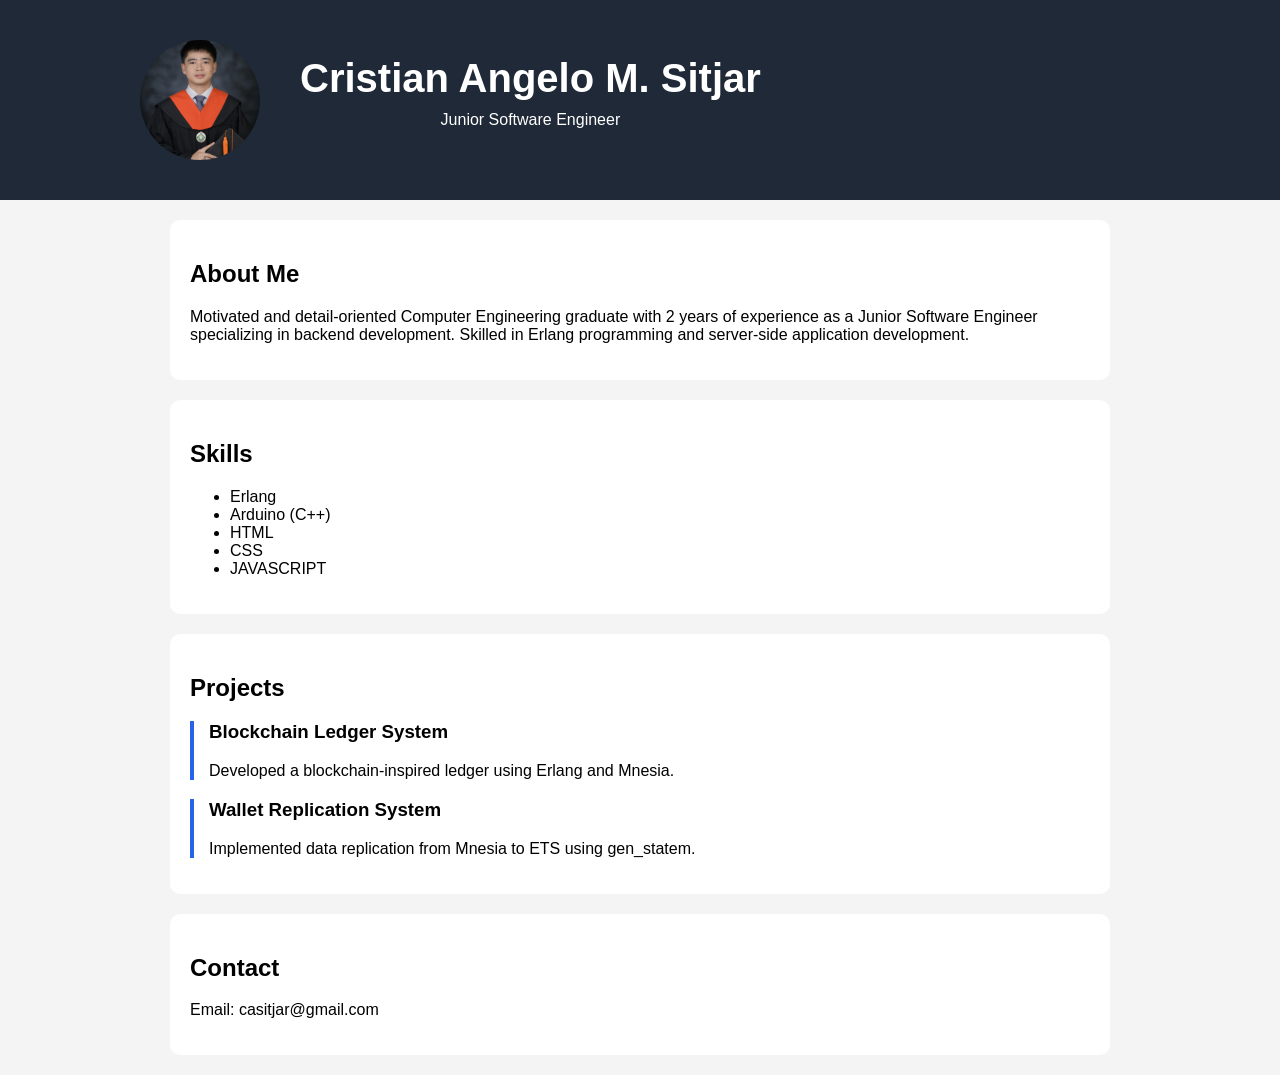
==== index.html @ 9e11bcd6 "Add files via upload" ====
<!DOCTYPE html>
<html lang="en">
<head>
    <meta charset="UTF-8">
    <meta name="viewport" content="width=device-width, initial-scale=1.0">
    <title>Cristian Sitjar Portfolio</title>
    <link rel="stylesheet" href="style.css">
</head>
<body>

    <header>
        <div class="hero">

        <img src="images/profile.jpg" class="profile-pic">

        <div class="hero-text">
        <h1>Cristian Angelo M. Sitjar</h1>
        
        <p>Junior Software Engineer </p>
    </header>

    <section id="about">
        <h2>About Me</h2>
        <p>
            Motivated and detail-oriented Computer Engineering graduate with 2 years of experience as a Junior Software Engineer specializing in backend development. Skilled in Erlang programming and server-side application development.
        </p>
    </section>

    <section id="skills">
        <h2>Skills</h2>
        <ul>
            <li>Erlang</li>
            <li>Arduino (C++)</li>
            <li>HTML</li>
            <li>CSS</li>
            <li>JAVASCRIPT</li>
        </ul>
    </section>

    <section id="projects">
        <h2>Projects</h2>

        <div class="project">
            <h3>Blockchain Ledger System</h3>
            <p>
                Developed a blockchain-inspired ledger using Erlang
                and Mnesia.
            </p>
        </div>

        <div class="project">
            <h3>Wallet Replication System</h3>
            <p>
                Implemented data replication from Mnesia to ETS using
                gen_statem.
            </p>
        </div>

    </section>

    <section id="contact">
        <h2>Contact</h2>
        <p>Email: casitjar@gmail.com</p>
    </section>

</body>
</html>
---- style.css ----
body{
    font-family: Arial, sans-serif;
    margin:0;
    padding:0;
    background:#f4f4f4;
}

header{
    background:#1f2937;
    color:white;
    text-align:center;
    padding:40px;
}

section{
    max-width:900px;
    margin:20px auto;
    background:white;
    padding:20px;
    border-radius:10px;
}

.project{
    border-left:4px solid #2563eb;
    padding-left:15px;
    margin-bottom:15px;
}

.profile-pic{
    width:120px;
    height:120px;
    border-radius:50%;
    object-fit:cover;
}

.hero{
    display:flex;
    align-items:center;
    max-width:1000px;
    margin:auto;
    gap:40px;
}

.hero-text h1{
    margin:0;
    font-size:40px;
}

.hero-text p{
    margin-top:10px;
}
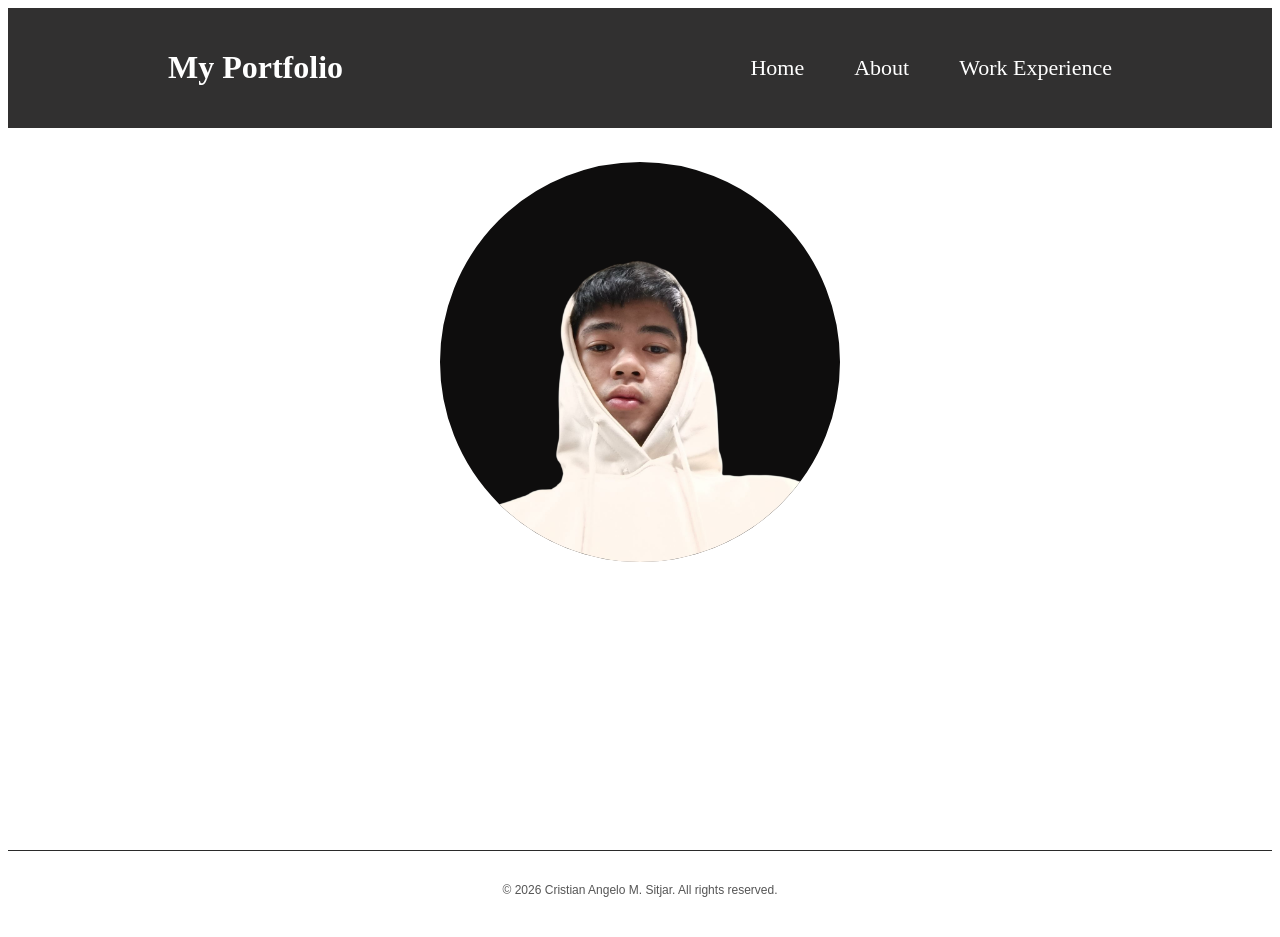
==== commit 3afa1ca0: "Add files via upload" ====
--- a/index.html
+++ b/index.html
@@ -1,67 +1,46 @@
 <!DOCTYPE html>
-<html lang="en">
-<head>
-    <meta charset="UTF-8">
-    <meta name="viewport" content="width=device-width, initial-scale=1.0">
-    <title>Cristian Sitjar Portfolio</title>
-    <link rel="stylesheet" href="style.css">
-</head>
-<body>
+<html lang="eng">
+    <head>
+        <meta charset="UTF-8">
+        <meta name="viewport" content="width=device-width, initial-scale=1.0">
+        <title>Cristian Portfolio</title>
+        <link rel="stylesheet" href="style.css">
+        <link rel="stylesheet" href="https://cdnjs.cloudflare.com/ajax/libs/font-awesome/6.5.0/css/all.min.css">
+    </head>
+    <body>
+        <header>
+            <h1>My Portfolio</h1>
+            <nav>
+                <a href="index.html">Home</a>
+                <a href="About.html">About</a>
+                <a href="Work.html">Work Experience</a>
+            </nav>
+        </header>
 
-    <header>
-        <div class="hero">
+        <section id="front_page">
+            <img src="home_picture.png" class="profile-pic">
+            <h1>Hi, I'm Cristian</h1>
+            <h2>I'm Junior Software Engineer</h2>
+        <!-- </section>
 
-        <img src="images/profile.jpg" class="profile-pic">
+         <section id="contact"> -->
+            <h2>Contact: </h2>
+                <div class="social-links">
+                    <a href="https://www.facebook.com/CrstnAnglM.Stjr">
+                        <i class="fab fa-facebook"></i>
+                    </a>
+                    <a href="https://www.instagram.com/ichannnqt/">
+                        <i class="fab fa-instagram"></i>
+                    </a>
+                    <a href="https://www.linkedin.com/in/cristian-angelo-sitjar-0196b3305/">
+                        <i class="fab fa-linkedin"></i>
+                    </a>
+                </div>
+            <p>Email: casitjar@gmail.com | Mobile #: 09995758558</p>
 
-        <div class="hero-text">
-        <h1>Cristian Angelo M. Sitjar</h1>
-        
-        <p>Junior Software Engineer </p>
-    </header>
-
-    <section id="about">
-        <h2>About Me</h2>
-        <p>
-            Motivated and detail-oriented Computer Engineering graduate with 2 years of experience as a Junior Software Engineer specializing in backend development. Skilled in Erlang programming and server-side application development.
-        </p>
-    </section>
-
-    <section id="skills">
-        <h2>Skills</h2>
-        <ul>
-            <li>Erlang</li>
-            <li>Arduino (C++)</li>
-            <li>HTML</li>
-            <li>CSS</li>
-            <li>JAVASCRIPT</li>
-        </ul>
-    </section>
-
-    <section id="projects">
-        <h2>Projects</h2>
-
-        <div class="project">
-            <h3>Blockchain Ledger System</h3>
-            <p>
-                Developed a blockchain-inspired ledger using Erlang
-                and Mnesia.
-            </p>
-        </div>
-
-        <div class="project">
-            <h3>Wallet Replication System</h3>
-            <p>
-                Implemented data replication from Mnesia to ETS using
-                gen_statem.
-            </p>
-        </div>
-
-    </section>
-
-    <section id="contact">
-        <h2>Contact</h2>
-        <p>Email: casitjar@gmail.com</p>
-    </section>
-
-</body>
+        </section>
+    </body>
+    <footer>
+    <p>© 2026 Cristian Angelo M. Sitjar. All rights reserved.</p>
+  </footer>
 </html>
--- a/style.css
+++ b/style.css
@@ -1,51 +1,289 @@
-body{
-    font-family: Arial, sans-serif;
-    margin:0;
-    padding:0;
-    background:#f4f4f4;
-}
-
-header{
-    background:#1f2937;
+header {
+    display: flex;
+    justify-content: space-between;
+    align-items: center;
+    background:#313030;
     color:white;
-    text-align:center;
-    padding:40px;
-}
-
-section{
-    max-width:900px;
-    margin:20px auto;
-    background:white;
     padding:20px;
-    border-radius:10px;
-}
-
-.project{
-    border-left:4px solid #2563eb;
-    padding-left:15px;
-    margin-bottom:15px;
+    padding: 20px 160px;
+}
+
+header h1 {
+    margin: 40;
+}
+body {
+    background-image: url('background.avif');
+    background-size: cover;      
+    background-position: center;  
+    background-repeat: no-repeat; 
+}
+nav {
+    display: flex;
+    gap: 50px;
+}
+
+nav a {
+    text-decoration: none;
+    color: rgb(255, 255, 255);
+    font-size: 22px;
+}
+
+nav a:hover {
+    color: rgb(19, 93, 202);
 }
 
 .profile-pic{
-    width:120px;
-    height:120px;
+    display: block;
+    margin: 0 auto;
+    width:400px;
+    height:400px;
     border-radius:50%;
     object-fit:cover;
-}
-
-.hero{
+    background:#0e0d0d;
+
+    border: 4px solid #ffffff; 
+}
+
+
+section{
+    display: flex;
+    flex-direction: column;
+    align-items: center;
+    text-align: center;
+    color: #ffffff;
+    margin-top: 30px;
+    gap: 0px;
+}
+
+.social-links a {
+    font-size: 30px; 
+    text-decoration: none;
+}
+
+/* kulay ng bawat icon */
+.social-links a:nth-child(1) i { 
+    color: #ffffff;
+}
+
+.social-links a:nth-child(2) i {  
+    color: #ffffff;
+}
+
+.social-links a:nth-child(3) i { 
+    color: #ffffff;
+}
+
+.social-links a:hover i {
+    opacity: 1;
+    color: #2d7bf1;
+
+}
+
+.container{
+    width:90%;
+    margin:auto;
     display:flex;
-    align-items:center;
-    max-width:1000px;
-    margin:auto;
-    gap:40px;
-}
-
-.hero-text h1{
-    margin:0;
-    font-size:40px;
-}
-
-.hero-text p{
-    margin-top:10px;
-}+    justify-content:space-between;
+    align-items:flex-start;
+    color: #ffffff;
+    font-size: 28px;
+    padding:50px;
+}
+
+.left-content{
+    width:50%;
+}
+
+.right-content{
+    width:40%;
+    position:relative;
+    min-height:700px;
+}
+
+.photo-frame{
+    width:250px;
+    background:#ffffff;
+    padding:12px;
+
+    box-shadow:0 0 20px rgba(0,0,0,.4);
+}
+
+.photo-frame img{
+    width:100%;
+    
+    display:block;
+}
+
+.photo1{
+    position:absolute;
+    top:20px;
+    right: 180px;
+
+    transform:rotate(-5deg);
+}
+
+.photo2{
+    position:absolute;
+    top:320px;
+    left:20px;
+
+    transform:rotate(8deg);
+}
+
+.divider {
+  width: 60px;
+  height: 2px;
+  background-color: #555;
+  margin: 30px auto 0;
+  border-radius: 2px;
+}
+ 
+/* ── TWO COLUMN SECTION ── */
+.content-section {
+  max-width: 1100px;
+  margin: 50px auto 60px;
+  padding: 0 40px;
+  display: grid;
+  grid-template-columns: 1fr 1fr;
+  gap: 40px;
+}
+ 
+.column {
+  display: flex;
+  flex-direction: column;
+  gap: 24px;
+}
+ 
+.column-label {
+  font-size: 11px;
+  color: #888;
+  text-transform: uppercase;
+  letter-spacing: 2px;
+  font-family: Arial, sans-serif;
+  margin-bottom: -8px;
+}
+ 
+/* ── CARD ── */
+.card {
+  background-color: #252525;
+  border: 1px solid #333;
+  border-radius: 10px;
+  padding: 20px 22px;
+  transition: border-color 0.2s, background-color 0.2s;
+}
+ 
+.card:hover {
+  border-color: #555;
+  background-color: #2c2c2c;
+}
+ 
+.card h3 {
+  font-size: 15px;
+  font-weight: bold;
+  color: #e8e8e8;
+  margin-bottom: 10px;
+  font-family: Arial, sans-serif;
+  display: flex;
+  align-items: center;
+  gap: 8px;
+}
+ 
+.card h3 .icon {
+  font-size: 16px;
+}
+ 
+.card p,
+.card li {
+  font-size: 14px;
+  color: #aaaaaa;
+  line-height: 1.7;
+  font-family: Arial, sans-serif;
+}
+ 
+.card ul {
+  list-style: none;
+  padding: 0;
+  margin-top: 8px;
+}
+ 
+.card ul li::before {
+  content: "▸ ";
+  color: #666;
+}
+ 
+.card .meta {
+  font-size: 12px;
+  color: #666;
+  margin-bottom: 6px;
+  font-family: Arial, sans-serif;
+}
+ 
+.highlight {
+  color: #ffffff;
+}
+ 
+/* ── SKILL TAGS ── */
+.skill-tags {
+  display: flex;
+  flex-wrap: wrap;
+  gap: 8px;
+  margin-top: 4px;
+}
+ 
+.skill-tags span {
+  background-color: #333;
+  color: #ffffff;
+  font-size: 12px;
+  padding: 4px 12px;
+  border-radius: 20px;
+  font-family: Arial, sans-serif;
+  border: 1px solid #444;
+}
+ 
+/* ── CONTACT LINKS ── */
+.contact-links {
+  display: flex;
+  flex-direction: column;
+  gap: 8px;
+}
+ 
+.contact-links a {
+  color: #aaaaaa;
+  text-decoration: none;
+  font-size: 14px;
+  font-family: Arial, sans-serif;
+  display: flex;
+  align-items: center;
+  gap: 8px;
+  transition: color 0.2s;
+}
+ 
+.contact-links a:hover {
+  color: #ffffff;
+}
+ 
+/* ── FOOTER ── */
+footer {
+  text-align: center;
+  padding: 20px;
+  font-size: 12px;
+  color: #555;
+  font-family: Arial, sans-serif;
+  border-top: 1px solid #2a2a2a;
+}
+ 
+/* ── RESPONSIVE ── */
+@media (max-width: 768px) {
+  .content-section {
+    grid-template-columns: 1fr;
+    padding: 0 20px;
+  }
+ 
+  nav {
+    padding: 16px 20px;
+  }
+ 
+  nav ul {
+    gap: 20px;
+  }
+}
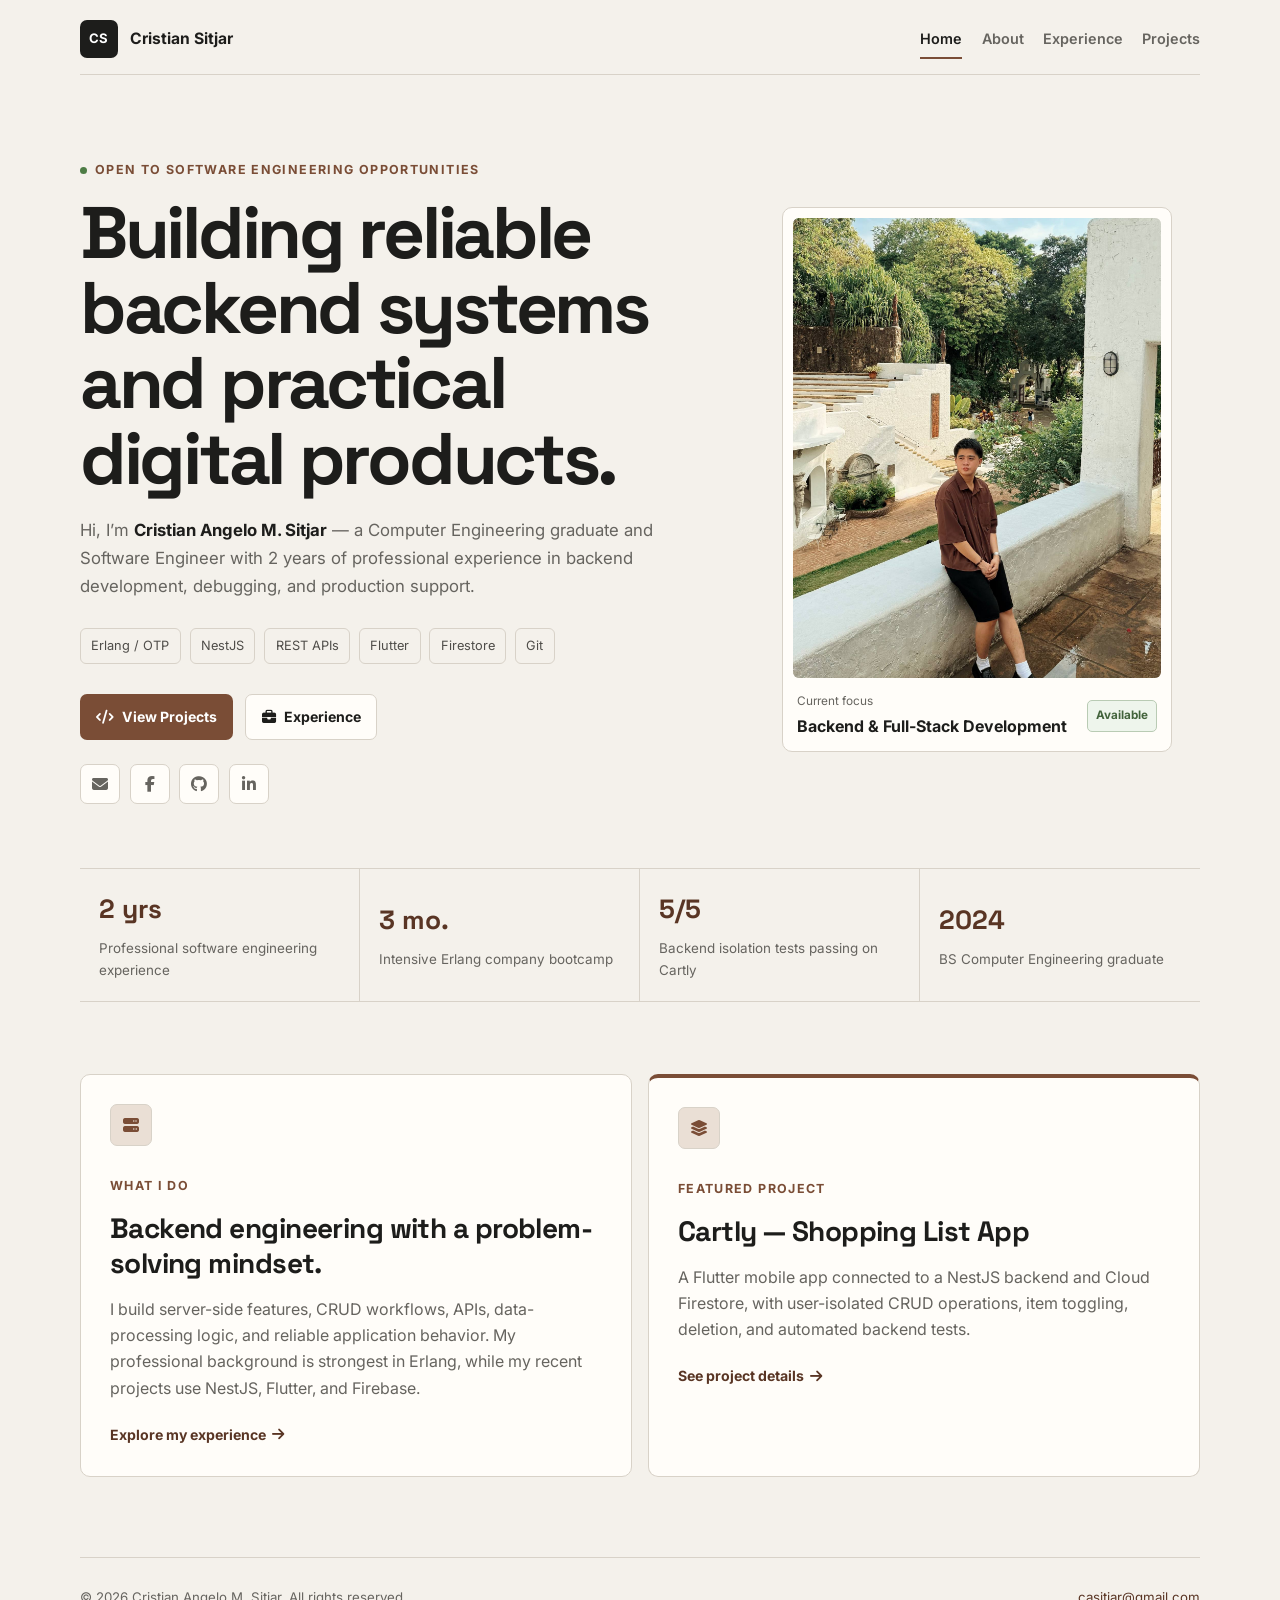
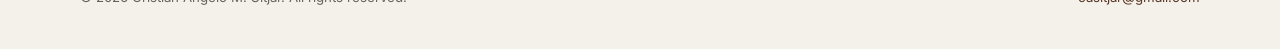
==== commit a6a17efa: "Update portfolio design, experience and projects" ====
--- a/index.html
+++ b/index.html
@@ -1,46 +1,121 @@
 <!DOCTYPE html>
-<html lang="eng">
-    <head>
-        <meta charset="UTF-8">
-        <meta name="viewport" content="width=device-width, initial-scale=1.0">
-        <title>Cristian Portfolio</title>
-        <link rel="stylesheet" href="style.css">
-        <link rel="stylesheet" href="https://cdnjs.cloudflare.com/ajax/libs/font-awesome/6.5.0/css/all.min.css">
-    </head>
-    <body>
-        <header>
-            <h1>My Portfolio</h1>
-            <nav>
-                <a href="index.html">Home</a>
-                <a href="About.html">About</a>
-                <a href="Work.html">Work Experience</a>
-            </nav>
-        </header>
+<html lang="en">
+<head>
+  <meta charset="UTF-8">
+  <meta name="viewport" content="width=device-width, initial-scale=1.0">
+  <meta name="description" content="Portfolio of Cristian Angelo M. Sitjar, a Software Engineer focused on backend development, Erlang/OTP, APIs, and modern web and mobile applications.">
+  <title>Cristian Sitjar | Software Engineer</title>
+  <link rel="preconnect" href="https://fonts.googleapis.com">
+  <link rel="preconnect" href="https://fonts.gstatic.com" crossorigin>
+  <link href="https://fonts.googleapis.com/css2?family=Inter:wght@400;500;600;700&family=Space+Grotesk:wght@500;600;700&display=swap" rel="stylesheet">
+  <link rel="stylesheet" href="https://cdnjs.cloudflare.com/ajax/libs/font-awesome/6.5.0/css/all.min.css">
+  <link rel="stylesheet" href="style.css">
+</head>
+<body>
+  <div class="page-glow glow-one"></div>
+  <div class="page-glow glow-two"></div>
 
-        <section id="front_page">
-            <img src="home_picture.png" class="profile-pic">
-            <h1>Hi, I'm Cristian</h1>
-            <h2>I'm Junior Software Engineer</h2>
-        <!-- </section>
+  <header class="site-header">
+    <a class="brand" href="index.html" aria-label="Cristian Sitjar home">
+      <span class="brand-mark">CS</span>
+      <span class="brand-text">Cristian Sitjar</span>
+    </a>
+    <nav class="nav-links" aria-label="Primary navigation">
+      <a class="active" href="index.html">Home</a>
+      <a href="About.html">About</a>
+      <a href="Work.html">Experience</a>
+      <a href="Projects.html">Projects</a>
+    </nav>
+  </header>
 
-         <section id="contact"> -->
-            <h2>Contact: </h2>
-                <div class="social-links">
-                    <a href="https://www.facebook.com/CrstnAnglM.Stjr">
-                        <i class="fab fa-facebook"></i>
-                    </a>
-                    <a href="https://www.instagram.com/ichannnqt/">
-                        <i class="fab fa-instagram"></i>
-                    </a>
-                    <a href="https://www.linkedin.com/in/cristian-angelo-sitjar-0196b3305/">
-                        <i class="fab fa-linkedin"></i>
-                    </a>
-                </div>
-            <p>Email: casitjar@gmail.com | Mobile #: 09995758558</p>
+  <main>
+    <section class="hero section-shell">
+      <div class="hero-copy">
+        <p class="eyebrow"><span class="status-dot"></span> Open to software engineering opportunities</p>
+        <h1>Building reliable backend systems and practical digital products.</h1>
+        <p class="hero-subtitle">
+          Hi, I’m <strong>Cristian Angelo M. Sitjar</strong> — a Computer Engineering graduate and Software Engineer with 2 years of professional experience in backend development, debugging, and production support.
+        </p>
 
-        </section>
-    </body>
-    <footer>
-    <p>© 2026 Cristian Angelo M. Sitjar. All rights reserved.</p>
+        <div class="hero-tags" aria-label="Core technologies">
+          <span>Erlang / OTP</span>
+          <span>NestJS</span>
+          <span>REST APIs</span>
+          <span>Flutter</span>
+          <span>Firestore</span>
+          <span>Git</span>
+        </div>
+
+        <div class="hero-actions">
+          <a class="btn btn-primary" href="Projects.html"><i class="fa-solid fa-code"></i> View Projects</a>
+          <a class="btn btn-secondary" href="Work.html"><i class="fa-solid fa-briefcase"></i> Experience</a>
+        </div>
+
+        <div class="social-row" aria-label="Social and professional links">
+          <a href="mailto:casitjar@gmail.com" aria-label="Email"><i class="fa-solid fa-envelope"></i></a>
+          <a href="https://www.facebook.com/CrstnAnglM.Stjr" target="_blank" rel="noopener noreferrer" aria-label="Facebook"><i class="fa-brands fa-facebook-f"></i></a>
+          <a href="https://github.com/casitjar-stack" target="_blank" rel="noopener noreferrer" aria-label="GitHub"><i class="fa-brands fa-github"></i></a>
+          <a href="https://www.linkedin.com/in/cristian-angelo-sitjar-0196b3305/" target="_blank" rel="noopener noreferrer" aria-label="LinkedIn"><i class="fa-brands fa-linkedin-in"></i></a>
+        </div>
+      </div>
+
+      <div class="hero-visual">
+        <div class="portrait-card">
+          <div class="portrait-frame">
+            <img src="about_picture1.jpg" alt="Cristian Sitjar outdoors">
+          </div>
+          <div class="portrait-info">
+            <div>
+              <p class="muted-label">Current focus</p>
+              <strong>Backend &amp; Full-Stack Development</strong>
+            </div>
+            <span class="availability-badge">Available</span>
+          </div>
+        </div>
+      </div>
+    </section>
+
+    <section class="quick-stats section-shell" aria-label="Career highlights">
+      <article class="stat-card">
+        <span class="stat-number">2 yrs</span>
+        <span class="stat-label">Professional software engineering experience</span>
+      </article>
+      <article class="stat-card">
+        <span class="stat-number">3 mo.</span>
+        <span class="stat-label">Intensive Erlang company bootcamp</span>
+      </article>
+      <article class="stat-card">
+        <span class="stat-number">5/5</span>
+        <span class="stat-label">Backend isolation tests passing on Cartly</span>
+      </article>
+      <article class="stat-card">
+        <span class="stat-number">2024</span>
+        <span class="stat-label">BS Computer Engineering graduate</span>
+      </article>
+    </section>
+
+    <section class="section-shell home-grid">
+      <article class="feature-card">
+        <div class="feature-icon"><i class="fa-solid fa-server"></i></div>
+        <p class="eyebrow">What I do</p>
+        <h2>Backend engineering with a problem-solving mindset.</h2>
+        <p>I build server-side features, CRUD workflows, APIs, data-processing logic, and reliable application behavior. My professional background is strongest in Erlang, while my recent projects use NestJS, Flutter, and Firebase.</p>
+        <a class="text-link" href="Work.html">Explore my experience <i class="fa-solid fa-arrow-right"></i></a>
+      </article>
+
+      <article class="feature-card accent-card">
+        <div class="feature-icon"><i class="fa-solid fa-layer-group"></i></div>
+        <p class="eyebrow">Featured project</p>
+        <h2>Cartly — Shopping List App</h2>
+        <p>A Flutter mobile app connected to a NestJS backend and Cloud Firestore, with user-isolated CRUD operations, item toggling, deletion, and automated backend tests.</p>
+        <a class="text-link" href="Projects.html#cartly">See project details <i class="fa-solid fa-arrow-right"></i></a>
+      </article>
+    </section>
+  </main>
+
+  <footer class="site-footer">
+    <p>©  2026 Cristian Angelo M. Sitjar. All rights reserved.</p>
+    <a href="mailto:casitjar@gmail.com">casitjar@gmail.com</a>
   </footer>
+</body>
 </html>
--- a/style.css
+++ b/style.css
@@ -1,289 +1,945 @@
-header {
-    display: flex;
-    justify-content: space-between;
-    align-items: center;
-    background:#313030;
-    color:white;
-    padding:20px;
-    padding: 20px 160px;
-}
-
-header h1 {
-    margin: 40;
-}
+:root {
+  --bg: #f4f1eb;
+  --surface: #fffdf9;
+  --surface-soft: #eee8df;
+  --text: #1d1d1b;
+  --muted: #66645f;
+  --line: #d8d2c8;
+  --accent: #7a4d36;
+  --accent-dark: #593524;
+  --accent-soft: #eadfd5;
+  --max-width: 1120px;
+}
+
+* {
+  box-sizing: border-box;
+  margin: 0;
+  padding: 0;
+}
+
+html {
+  scroll-behavior: smooth;
+}
+
 body {
-    background-image: url('background.avif');
-    background-size: cover;      
-    background-position: center;  
-    background-repeat: no-repeat; 
-}
-nav {
-    display: flex;
-    gap: 50px;
-}
-
-nav a {
-    text-decoration: none;
-    color: rgb(255, 255, 255);
-    font-size: 22px;
-}
-
-nav a:hover {
-    color: rgb(19, 93, 202);
-}
-
-.profile-pic{
-    display: block;
-    margin: 0 auto;
-    width:400px;
-    height:400px;
-    border-radius:50%;
-    object-fit:cover;
-    background:#0e0d0d;
-
-    border: 4px solid #ffffff; 
-}
-
-
-section{
-    display: flex;
+  min-height: 100vh;
+  background: var(--bg);
+  color: var(--text);
+  font-family: "Inter", Arial, sans-serif;
+  line-height: 1.65;
+}
+
+a {
+  color: inherit;
+}
+
+img {
+  max-width: 100%;
+}
+
+code {
+  padding: 0.12rem 0.35rem;
+  border-radius: 4px;
+  background: var(--surface-soft);
+  color: var(--accent-dark);
+  font-size: 0.9em;
+}
+
+/* Kept in the HTML so older pages still work, but intentionally hidden.
+   The simpler background feels more like a personal portfolio than a template. */
+.page-glow {
+  display: none;
+}
+
+.section-shell,
+.site-footer,
+.site-header {
+  width: min(calc(100% - 40px), var(--max-width));
+  margin-left: auto;
+  margin-right: auto;
+}
+
+.site-header {
+  margin-top: 20px;
+  padding: 0 0 16px;
+  display: flex;
+  align-items: center;
+  justify-content: space-between;
+  gap: 1rem;
+  border-bottom: 1px solid var(--line);
+}
+
+.brand {
+  display: inline-flex;
+  align-items: center;
+  gap: 0.75rem;
+  text-decoration: none;
+  font-weight: 700;
+}
+
+.brand-mark {
+  width: 38px;
+  height: 38px;
+  display: grid;
+  place-items: center;
+  background: var(--text);
+  color: #fff;
+  border-radius: 7px;
+  font-size: 0.82rem;
+  letter-spacing: 0.03em;
+}
+
+.brand-text {
+  font-size: 0.98rem;
+}
+
+.nav-links {
+  display: flex;
+  align-items: center;
+  gap: 1.2rem;
+}
+
+.nav-links a {
+  position: relative;
+  padding: 0.35rem 0;
+  color: var(--muted);
+  text-decoration: none;
+  font-size: 0.9rem;
+  font-weight: 600;
+}
+
+.nav-links a::after {
+  content: "";
+  position: absolute;
+  left: 0;
+  bottom: -3px;
+  width: 0;
+  height: 2px;
+  background: var(--accent);
+  transition: width 0.2s ease;
+}
+
+.nav-links a:hover,
+.nav-links a.active {
+  color: var(--text);
+}
+
+.nav-links a:hover::after,
+.nav-links a.active::after {
+  width: 100%;
+}
+
+.hero {
+  min-height: 70vh;
+  display: grid;
+  grid-template-columns: minmax(0, 1.15fr) minmax(300px, 0.85fr);
+  gap: 4.5rem;
+  align-items: center;
+  padding: 5rem 0 4rem;
+}
+
+.eyebrow {
+  display: inline-flex;
+  align-items: center;
+  gap: 0.5rem;
+  margin-bottom: 0.9rem;
+  color: var(--accent);
+  font-size: 0.78rem;
+  font-weight: 700;
+  letter-spacing: 0.11em;
+  text-transform: uppercase;
+}
+
+.status-dot {
+  width: 7px;
+  height: 7px;
+  border-radius: 50%;
+  background: #4d7c45;
+}
+
+.hero h1,
+.page-heading h1,
+.feature-card h2,
+.glass-card h2,
+.project-card h2 {
+  font-family: "Space Grotesk", "Inter", sans-serif;
+}
+
+.hero h1 {
+  max-width: 760px;
+  font-size: clamp(2.8rem, 5.7vw, 5.1rem);
+  line-height: 1.03;
+  letter-spacing: -0.045em;
+}
+
+.hero-subtitle {
+  max-width: 690px;
+  margin-top: 1.35rem;
+  color: var(--muted);
+  font-size: 1.05rem;
+}
+
+.hero-subtitle strong {
+  color: var(--text);
+}
+
+.hero-tags,
+.skill-tags,
+.interest-chips {
+  display: flex;
+  flex-wrap: wrap;
+  gap: 0.55rem;
+}
+
+.hero-tags {
+  margin-top: 1.7rem;
+}
+
+.hero-tags span,
+.skill-tags span,
+.interest-chips span {
+  padding: 0.4rem 0.65rem;
+  border: 1px solid var(--line);
+  border-radius: 6px;
+  background: transparent;
+  color: #4f4d49;
+  font-size: 0.8rem;
+}
+
+.hero-actions,
+.project-links {
+  display: flex;
+  flex-wrap: wrap;
+  gap: 0.75rem;
+}
+
+.hero-actions {
+  margin-top: 1.9rem;
+}
+
+.btn {
+  display: inline-flex;
+  align-items: center;
+  justify-content: center;
+  gap: 0.5rem;
+  min-height: 44px;
+  padding: 0.65rem 0.95rem;
+  border: 1px solid transparent;
+  border-radius: 7px;
+  text-decoration: none;
+  font-size: 0.88rem;
+  font-weight: 700;
+  transition: background 0.18s ease, border-color 0.18s ease, color 0.18s ease;
+}
+
+.btn-primary {
+  background: var(--accent);
+  color: #fff;
+}
+
+.btn-primary:hover {
+  background: var(--accent-dark);
+}
+
+.btn-secondary {
+  border-color: var(--line);
+  background: var(--surface);
+  color: var(--text);
+}
+
+.btn-secondary:hover {
+  border-color: var(--accent);
+  color: var(--accent-dark);
+}
+
+.social-row {
+  display: flex;
+  gap: 0.6rem;
+  margin-top: 1.5rem;
+}
+
+.social-row a {
+  width: 40px;
+  height: 40px;
+  display: grid;
+  place-items: center;
+  border: 1px solid var(--line);
+  border-radius: 7px;
+  background: var(--surface);
+  color: var(--muted);
+  text-decoration: none;
+  transition: 0.18s ease;
+}
+
+.social-row a:hover {
+  color: var(--accent-dark);
+  border-color: var(--accent);
+}
+
+.hero-visual {
+  display: flex;
+  justify-content: center;
+}
+
+.portrait-card,
+.glass-card,
+.feature-card,
+.stat-card,
+.project-card {
+  border: 1px solid var(--line);
+  background: var(--surface);
+}
+
+.portrait-card {
+  width: min(100%, 390px);
+  padding: 10px;
+  border-radius: 10px;
+}
+
+.portrait-frame {
+  aspect-ratio: 4 / 5;
+  overflow: hidden;
+  border-radius: 6px;
+  background: var(--surface-soft);
+}
+
+.portrait-frame img {
+  width: 100%;
+  height: 100%;
+  object-fit: cover;
+  object-position: center 72%;
+  display: block;
+}
+
+.portrait-info {
+  display: flex;
+  align-items: center;
+  justify-content: space-between;
+  gap: 1rem;
+  padding: 0.9rem 0.25rem 0.1rem;
+}
+
+.muted-label {
+  margin-bottom: 0.1rem;
+  color: var(--muted);
+  font-size: 0.74rem;
+}
+
+.availability-badge,
+.role-badge,
+.project-status,
+.project-type {
+  display: inline-flex;
+  align-items: center;
+  width: fit-content;
+  border-radius: 5px;
+  font-size: 0.73rem;
+  font-weight: 700;
+}
+
+.availability-badge {
+  padding: 0.32rem 0.52rem;
+  border: 1px solid #b9cbb4;
+  background: #eef5ec;
+  color: #42633b;
+}
+
+.quick-stats {
+  display: grid;
+  grid-template-columns: repeat(4, 1fr);
+  gap: 0;
+  margin-bottom: 4.5rem;
+  border-top: 1px solid var(--line);
+  border-bottom: 1px solid var(--line);
+}
+
+.stat-card {
+  min-height: 120px;
+  padding: 1.2rem;
+  border: 0;
+  border-right: 1px solid var(--line);
+  display: flex;
+  flex-direction: column;
+  justify-content: center;
+  gap: 0.35rem;
+  background: transparent;
+}
+
+.stat-card:last-child {
+  border-right: 0;
+}
+
+.stat-number {
+  font-family: "Space Grotesk", sans-serif;
+  font-size: 1.65rem;
+  font-weight: 700;
+  color: var(--accent-dark);
+}
+
+.stat-label {
+  color: var(--muted);
+  font-size: 0.84rem;
+}
+
+.home-grid {
+  display: grid;
+  grid-template-columns: repeat(2, 1fr);
+  gap: 1rem;
+  margin-bottom: 5rem;
+}
+
+.feature-card {
+  min-height: 330px;
+  padding: 1.8rem;
+  border-radius: 10px;
+}
+
+.feature-icon {
+  width: 42px;
+  height: 42px;
+  display: grid;
+  place-items: center;
+  margin-bottom: 1.6rem;
+  border: 1px solid var(--line);
+  border-radius: 7px;
+  color: var(--accent);
+  background: var(--accent-soft);
+}
+
+.feature-card h2 {
+  max-width: 540px;
+  font-size: 1.75rem;
+  line-height: 1.25;
+  letter-spacing: -0.02em;
+}
+
+.feature-card > p:not(.eyebrow) {
+  margin-top: 0.9rem;
+  color: var(--muted);
+}
+
+.accent-card {
+  border-top: 4px solid var(--accent);
+}
+
+.text-link {
+  display: inline-flex;
+  align-items: center;
+  gap: 0.4rem;
+  margin-top: 1.35rem;
+  color: var(--accent-dark);
+  text-decoration: none;
+  font-size: 0.88rem;
+  font-weight: 700;
+}
+
+.text-link:hover {
+  text-decoration: underline;
+}
+
+.page-heading {
+  padding: 5rem 0 2rem;
+}
+
+.page-heading h1 {
+  max-width: 900px;
+  font-size: clamp(2.5rem, 5vw, 4.4rem);
+  line-height: 1.05;
+  letter-spacing: -0.04em;
+}
+
+.page-heading > p:last-child {
+  max-width: 760px;
+  margin-top: 1rem;
+  color: var(--muted);
+  font-size: 1rem;
+}
+
+.about-layout,
+.experience-grid {
+  display: grid;
+  grid-template-columns: minmax(0, 1.45fr) minmax(280px, 0.75fr);
+  gap: 1.2rem;
+  align-items: start;
+  padding-bottom: 5rem;
+}
+
+.about-copy-stack,
+.main-column,
+.side-column,
+.photo-stack {
+  display: flex;
+  flex-direction: column;
+  gap: 1rem;
+}
+
+.glass-card {
+  padding: 1.5rem;
+  border-radius: 10px;
+}
+
+.glass-card h2 {
+  font-size: 1.48rem;
+  line-height: 1.25;
+}
+
+.prose-card p {
+  margin-top: 0.9rem;
+  color: var(--muted);
+}
+
+.value-grid {
+  display: grid;
+  grid-template-columns: repeat(2, 1fr);
+  gap: 0.7rem;
+  margin-top: 1.1rem;
+}
+
+.value-item {
+  display: flex;
+  gap: 0.75rem;
+  padding: 0.9rem;
+  border: 1px solid var(--line);
+  border-radius: 7px;
+  background: #faf7f1;
+}
+
+.value-item i {
+  width: 32px;
+  height: 32px;
+  flex: 0 0 32px;
+  display: grid;
+  place-items: center;
+  border-radius: 6px;
+  background: var(--accent-soft);
+  color: var(--accent);
+}
+
+.value-item strong,
+.value-item span {
+  display: block;
+}
+
+.value-item span {
+  margin-top: 0.2rem;
+  color: var(--muted);
+  font-size: 0.83rem;
+}
+
+.interest-chips {
+  margin-top: 1rem;
+}
+
+.photo-card {
+  overflow: hidden;
+  border: 1px solid var(--line);
+  border-radius: 10px;
+  background: var(--surface);
+}
+
+.photo-card img {
+  width: 100%;
+  height: 380px;
+  object-fit: cover;
+  display: block;
+}
+
+.photo-card.tall img {
+  height: 520px;
+}
+
+.timeline-card {
+  border-left: 4px solid var(--accent);
+}
+
+.timeline-head {
+  display: flex;
+  justify-content: space-between;
+  gap: 1rem;
+  align-items: flex-start;
+}
+
+.meta {
+  color: var(--accent);
+  font-size: 0.78rem;
+  font-weight: 700;
+  letter-spacing: 0.03em;
+}
+
+.company {
+  margin-top: 0.15rem;
+  color: var(--muted);
+}
+
+.role-badge {
+  padding: 0.32rem 0.52rem;
+  border: 1px solid var(--line);
+  background: var(--surface-soft);
+  color: var(--accent-dark);
+}
+
+.clean-list {
+  list-style: none;
+  display: grid;
+  gap: 0.7rem;
+  margin-top: 1.2rem;
+}
+
+.clean-list li {
+  position: relative;
+  padding-left: 1.15rem;
+  color: var(--muted);
+}
+
+.clean-list li::before {
+  content: "–";
+  position: absolute;
+  left: 0;
+  color: var(--accent);
+  font-weight: 700;
+}
+
+.compact-list {
+  gap: 0.5rem;
+}
+
+.training-grid {
+  display: grid;
+  gap: 0.7rem;
+  margin-top: 1.1rem;
+}
+
+.training-item {
+  display: grid;
+  grid-template-columns: 36px 1fr;
+  gap: 0.75rem;
+  padding: 0.9rem 0;
+  border-top: 1px solid var(--line);
+}
+
+.training-item:first-child {
+  border-top: 0;
+}
+
+.training-item > span {
+  color: var(--accent);
+  font-size: 0.76rem;
+  font-weight: 800;
+}
+
+.training-item p {
+  margin-top: 0.18rem;
+  color: var(--muted);
+  font-size: 0.86rem;
+}
+
+.profile-summary-card {
+  padding: 10px;
+}
+
+.profile-summary-card img {
+  width: 100%;
+  aspect-ratio: 4 / 4.3;
+  object-fit: cover;
+  object-position: top center;
+  border-radius: 6px;
+  display: block;
+}
+
+.profile-summary-card > div {
+  padding: 0.9rem 0.35rem 0.4rem;
+}
+
+.profile-summary-card > div > p:last-child,
+.side-column .glass-card > p:not(.eyebrow):not(.meta) {
+  color: var(--muted);
+}
+
+.skill-groups {
+  display: grid;
+  gap: 0.9rem;
+  margin-top: 0.9rem;
+}
+
+.skill-groups strong {
+  display: block;
+  margin-bottom: 0.45rem;
+  font-size: 0.86rem;
+}
+
+.skill-tags span {
+  font-size: 0.75rem;
+}
+
+.contact-card {
+  display: grid;
+  gap: 0.6rem;
+}
+
+.contact-card .eyebrow {
+  margin-bottom: 0;
+}
+
+.contact-card a {
+  display: flex;
+  align-items: center;
+  gap: 0.6rem;
+  padding: 0.65rem 0;
+  border-bottom: 1px solid var(--line);
+  text-decoration: none;
+  color: var(--muted);
+  font-size: 0.85rem;
+  word-break: break-word;
+}
+
+.contact-card a:last-child {
+  border-bottom: 0;
+}
+
+.contact-card a:hover {
+  color: var(--accent-dark);
+}
+
+.projects-grid {
+  display: grid;
+  grid-template-columns: repeat(2, minmax(0, 1fr));
+  gap: 1rem;
+  padding-bottom: 5rem;
+}
+
+.project-card {
+  display: grid;
+  grid-template-columns: 44px 1fr;
+  gap: 1rem;
+  padding: 1.4rem;
+  border-radius: 10px;
+}
+
+.featured-project,
+.wide-project {
+  grid-column: 1 / -1;
+}
+
+.featured-project {
+  border-top: 4px solid var(--accent);
+}
+
+.project-number {
+  width: 38px;
+  height: 38px;
+  display: grid;
+  place-items: center;
+  border: 1px solid var(--line);
+  border-radius: 6px;
+  background: var(--surface-soft);
+  color: var(--accent-dark);
+  font-family: "Space Grotesk", sans-serif;
+  font-size: 0.78rem;
+  font-weight: 700;
+}
+
+.project-content {
+  min-width: 0;
+}
+
+.project-topline {
+  display: flex;
+  align-items: center;
+  justify-content: space-between;
+  gap: 0.7rem;
+  margin-bottom: 0.7rem;
+}
+
+.project-type {
+  padding: 0.28rem 0.48rem;
+  border: 1px solid var(--line);
+  background: transparent;
+  color: var(--muted);
+}
+
+.project-status {
+  padding: 0.28rem 0.48rem;
+  background: #eef5ec;
+  color: #42633b;
+  border: 1px solid #b9cbb4;
+}
+
+.project-card h2 {
+  font-size: 1.58rem;
+  line-height: 1.25;
+}
+
+.project-card h2 + p,
+.project-card .project-content > p {
+  margin-top: 0.7rem;
+  color: var(--muted);
+}
+
+.project-card .skill-tags,
+.project-links {
+  margin-top: 1.1rem;
+}
+
+.project-case {
+  margin-top: 1.1rem;
+  padding: 0.9rem;
+  border-left: 3px solid var(--accent);
+  background: #faf7f1;
+}
+
+.project-case p {
+  margin-top: 0.3rem;
+  color: var(--muted);
+}
+
+.site-footer {
+  padding: 1.8rem 0 2.5rem;
+  border-top: 1px solid var(--line);
+  display: flex;
+  justify-content: space-between;
+  gap: 1rem;
+  color: var(--muted);
+  font-size: 0.83rem;
+}
+
+.site-footer a {
+  color: var(--accent-dark);
+  text-decoration: none;
+}
+
+.site-footer a:hover {
+  text-decoration: underline;
+}
+
+@media (max-width: 960px) {
+  .hero {
+    grid-template-columns: 1fr;
+    gap: 2.4rem;
+    padding-top: 4rem;
+  }
+
+  .hero-visual {
+    justify-content: flex-start;
+  }
+
+  .portrait-card {
+    max-width: 360px;
+  }
+
+  .quick-stats {
+    grid-template-columns: repeat(2, 1fr);
+  }
+
+  .stat-card:nth-child(2) {
+    border-right: 0;
+  }
+
+  .stat-card:nth-child(-n+2) {
+    border-bottom: 1px solid var(--line);
+  }
+
+  .about-layout,
+  .experience-grid {
+    grid-template-columns: 1fr;
+  }
+
+  .photo-stack {
+    display: grid;
+    grid-template-columns: repeat(2, 1fr);
+  }
+
+  .photo-card img,
+  .photo-card.tall img {
+    height: 420px;
+  }
+}
+
+@media (max-width: 720px) {
+  .site-header {
+    align-items: flex-start;
     flex-direction: column;
-    align-items: center;
-    text-align: center;
-    color: #ffffff;
-    margin-top: 30px;
-    gap: 0px;
-}
-
-.social-links a {
-    font-size: 30px; 
-    text-decoration: none;
-}
-
-/* kulay ng bawat icon */
-.social-links a:nth-child(1) i { 
-    color: #ffffff;
-}
-
-.social-links a:nth-child(2) i {  
-    color: #ffffff;
-}
-
-.social-links a:nth-child(3) i { 
-    color: #ffffff;
-}
-
-.social-links a:hover i {
-    opacity: 1;
-    color: #2d7bf1;
-
-}
-
-.container{
-    width:90%;
-    margin:auto;
-    display:flex;
-    justify-content:space-between;
-    align-items:flex-start;
-    color: #ffffff;
-    font-size: 28px;
-    padding:50px;
-}
-
-.left-content{
-    width:50%;
-}
-
-.right-content{
-    width:40%;
-    position:relative;
-    min-height:700px;
-}
-
-.photo-frame{
-    width:250px;
-    background:#ffffff;
-    padding:12px;
-
-    box-shadow:0 0 20px rgba(0,0,0,.4);
-}
-
-.photo-frame img{
-    width:100%;
-    
-    display:block;
-}
-
-.photo1{
-    position:absolute;
-    top:20px;
-    right: 180px;
-
-    transform:rotate(-5deg);
-}
-
-.photo2{
-    position:absolute;
-    top:320px;
-    left:20px;
-
-    transform:rotate(8deg);
-}
-
-.divider {
-  width: 60px;
-  height: 2px;
-  background-color: #555;
-  margin: 30px auto 0;
-  border-radius: 2px;
-}
- 
-/* ── TWO COLUMN SECTION ── */
-.content-section {
-  max-width: 1100px;
-  margin: 50px auto 60px;
-  padding: 0 40px;
-  display: grid;
-  grid-template-columns: 1fr 1fr;
-  gap: 40px;
-}
- 
-.column {
-  display: flex;
-  flex-direction: column;
-  gap: 24px;
-}
- 
-.column-label {
-  font-size: 11px;
-  color: #888;
-  text-transform: uppercase;
-  letter-spacing: 2px;
-  font-family: Arial, sans-serif;
-  margin-bottom: -8px;
-}
- 
-/* ── CARD ── */
-.card {
-  background-color: #252525;
-  border: 1px solid #333;
-  border-radius: 10px;
-  padding: 20px 22px;
-  transition: border-color 0.2s, background-color 0.2s;
-}
- 
-.card:hover {
-  border-color: #555;
-  background-color: #2c2c2c;
-}
- 
-.card h3 {
-  font-size: 15px;
-  font-weight: bold;
-  color: #e8e8e8;
-  margin-bottom: 10px;
-  font-family: Arial, sans-serif;
-  display: flex;
-  align-items: center;
-  gap: 8px;
-}
- 
-.card h3 .icon {
-  font-size: 16px;
-}
- 
-.card p,
-.card li {
-  font-size: 14px;
-  color: #aaaaaa;
-  line-height: 1.7;
-  font-family: Arial, sans-serif;
-}
- 
-.card ul {
-  list-style: none;
-  padding: 0;
-  margin-top: 8px;
-}
- 
-.card ul li::before {
-  content: "▸ ";
-  color: #666;
-}
- 
-.card .meta {
-  font-size: 12px;
-  color: #666;
-  margin-bottom: 6px;
-  font-family: Arial, sans-serif;
-}
- 
-.highlight {
-  color: #ffffff;
-}
- 
-/* ── SKILL TAGS ── */
-.skill-tags {
-  display: flex;
-  flex-wrap: wrap;
-  gap: 8px;
-  margin-top: 4px;
-}
- 
-.skill-tags span {
-  background-color: #333;
-  color: #ffffff;
-  font-size: 12px;
-  padding: 4px 12px;
-  border-radius: 20px;
-  font-family: Arial, sans-serif;
-  border: 1px solid #444;
-}
- 
-/* ── CONTACT LINKS ── */
-.contact-links {
-  display: flex;
-  flex-direction: column;
-  gap: 8px;
-}
- 
-.contact-links a {
-  color: #aaaaaa;
-  text-decoration: none;
-  font-size: 14px;
-  font-family: Arial, sans-serif;
-  display: flex;
-  align-items: center;
-  gap: 8px;
-  transition: color 0.2s;
-}
- 
-.contact-links a:hover {
-  color: #ffffff;
-}
- 
-/* ── FOOTER ── */
-footer {
-  text-align: center;
-  padding: 20px;
-  font-size: 12px;
-  color: #555;
-  font-family: Arial, sans-serif;
-  border-top: 1px solid #2a2a2a;
-}
- 
-/* ── RESPONSIVE ── */
-@media (max-width: 768px) {
-  .content-section {
+  }
+
+  .nav-links {
+    width: 100%;
+    gap: 1rem;
+    overflow-x: auto;
+    padding-bottom: 0.2rem;
+  }
+
+  .nav-links a {
+    white-space: nowrap;
+  }
+
+  .hero {
+    min-height: auto;
+    padding: 3.4rem 0 2.8rem;
+  }
+
+  .hero h1 {
+    font-size: clamp(2.5rem, 12vw, 3.8rem);
+  }
+
+  .home-grid,
+  .projects-grid,
+  .value-grid,
+  .photo-stack {
     grid-template-columns: 1fr;
-    padding: 0 20px;
-  }
- 
-  nav {
-    padding: 16px 20px;
-  }
- 
-  nav ul {
-    gap: 20px;
-  }
-}
+  }
+
+  .featured-project,
+  .wide-project {
+    grid-column: auto;
+  }
+
+  .photo-card img,
+  .photo-card.tall img {
+    height: auto;
+    aspect-ratio: 4 / 5;
+  }
+
+  .project-card {
+    grid-template-columns: 1fr;
+  }
+
+  .site-footer {
+    flex-direction: column;
+  }
+}
+
+@media (max-width: 520px) {
+  .section-shell,
+  .site-footer,
+  .site-header {
+    width: min(calc(100% - 24px), var(--max-width));
+  }
+
+  .quick-stats {
+    grid-template-columns: 1fr;
+  }
+
+  .stat-card,
+  .stat-card:nth-child(2) {
+    border-right: 0;
+    border-bottom: 1px solid var(--line);
+  }
+
+  .stat-card:last-child {
+    border-bottom: 0;
+  }
+
+  .hero-actions .btn,
+  .project-links .btn {
+    width: 100%;
+  }
+
+  .glass-card,
+  .feature-card,
+  .project-card {
+    padding: 1.15rem;
+  }
+
+  .page-heading {
+    padding-top: 3.5rem;
+  }
+}
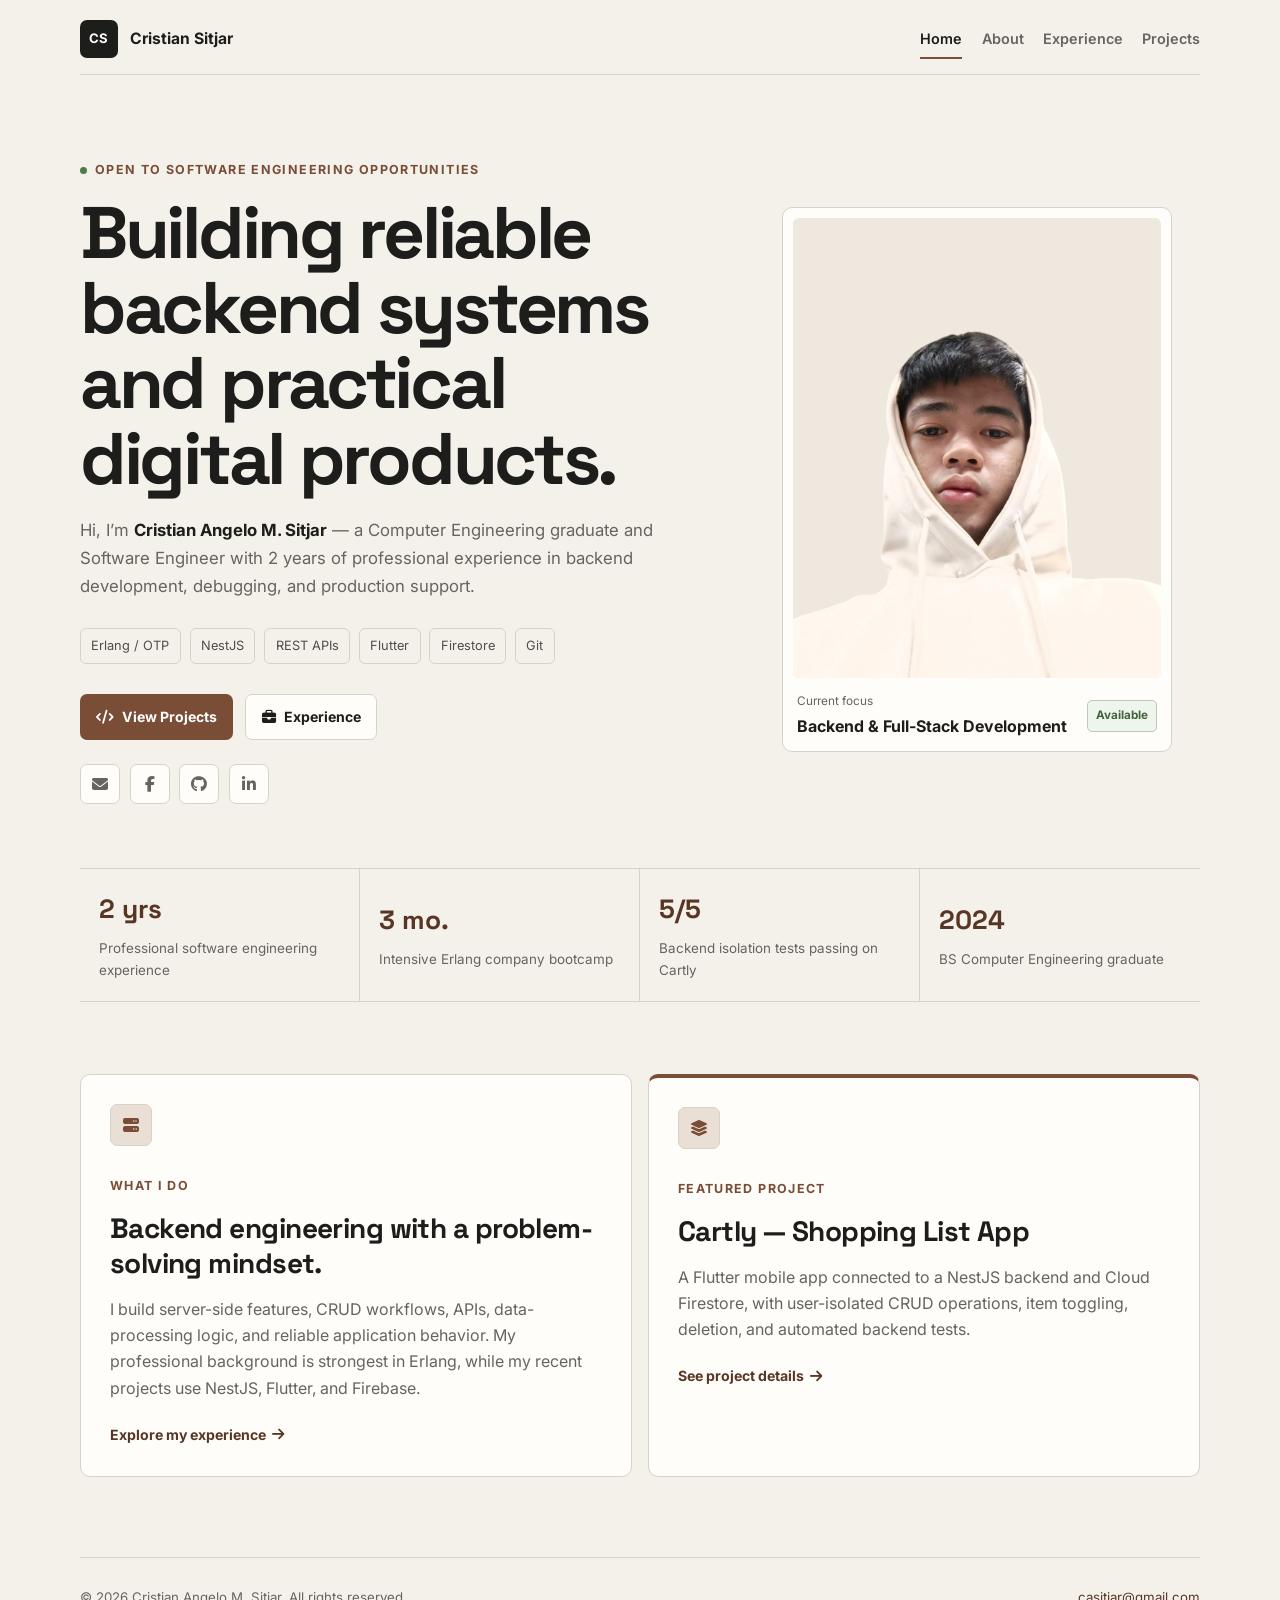
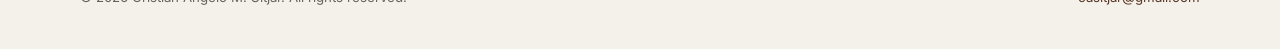
==== commit ef98ea99: "Restore hoodie photo on home page" ====
--- a/index.html
+++ b/index.html
@@ -62,7 +62,7 @@
       <div class="hero-visual">
         <div class="portrait-card">
           <div class="portrait-frame">
-            <img src="about_picture1.jpg" alt="Cristian Sitjar outdoors">
+            <img src="home_picture.png" alt="Cristian Sitjar outdoors">
           </div>
           <div class="portrait-info">
             <div>
--- a/style.css
+++ b/style.css
@@ -943,3 +943,31 @@
     padding-top: 3.5rem;
   }
 }
+
+/* Resume card sits in the open space beside the Contact card on the Experience page. */
+.resume-card {
+  min-height: 240px;
+  display: flex;
+  flex-direction: column;
+  justify-content: space-between;
+  gap: 1.4rem;
+  border-left: 4px solid var(--accent);
+}
+
+.resume-card .resume-copy > p:last-child {
+  max-width: 620px;
+  margin-top: 0.75rem;
+  color: var(--muted);
+}
+
+.resume-actions {
+  display: flex;
+  flex-wrap: wrap;
+  gap: 0.7rem;
+}
+
+@media (max-width: 520px) {
+  .resume-actions .btn {
+    width: 100%;
+  }
+}
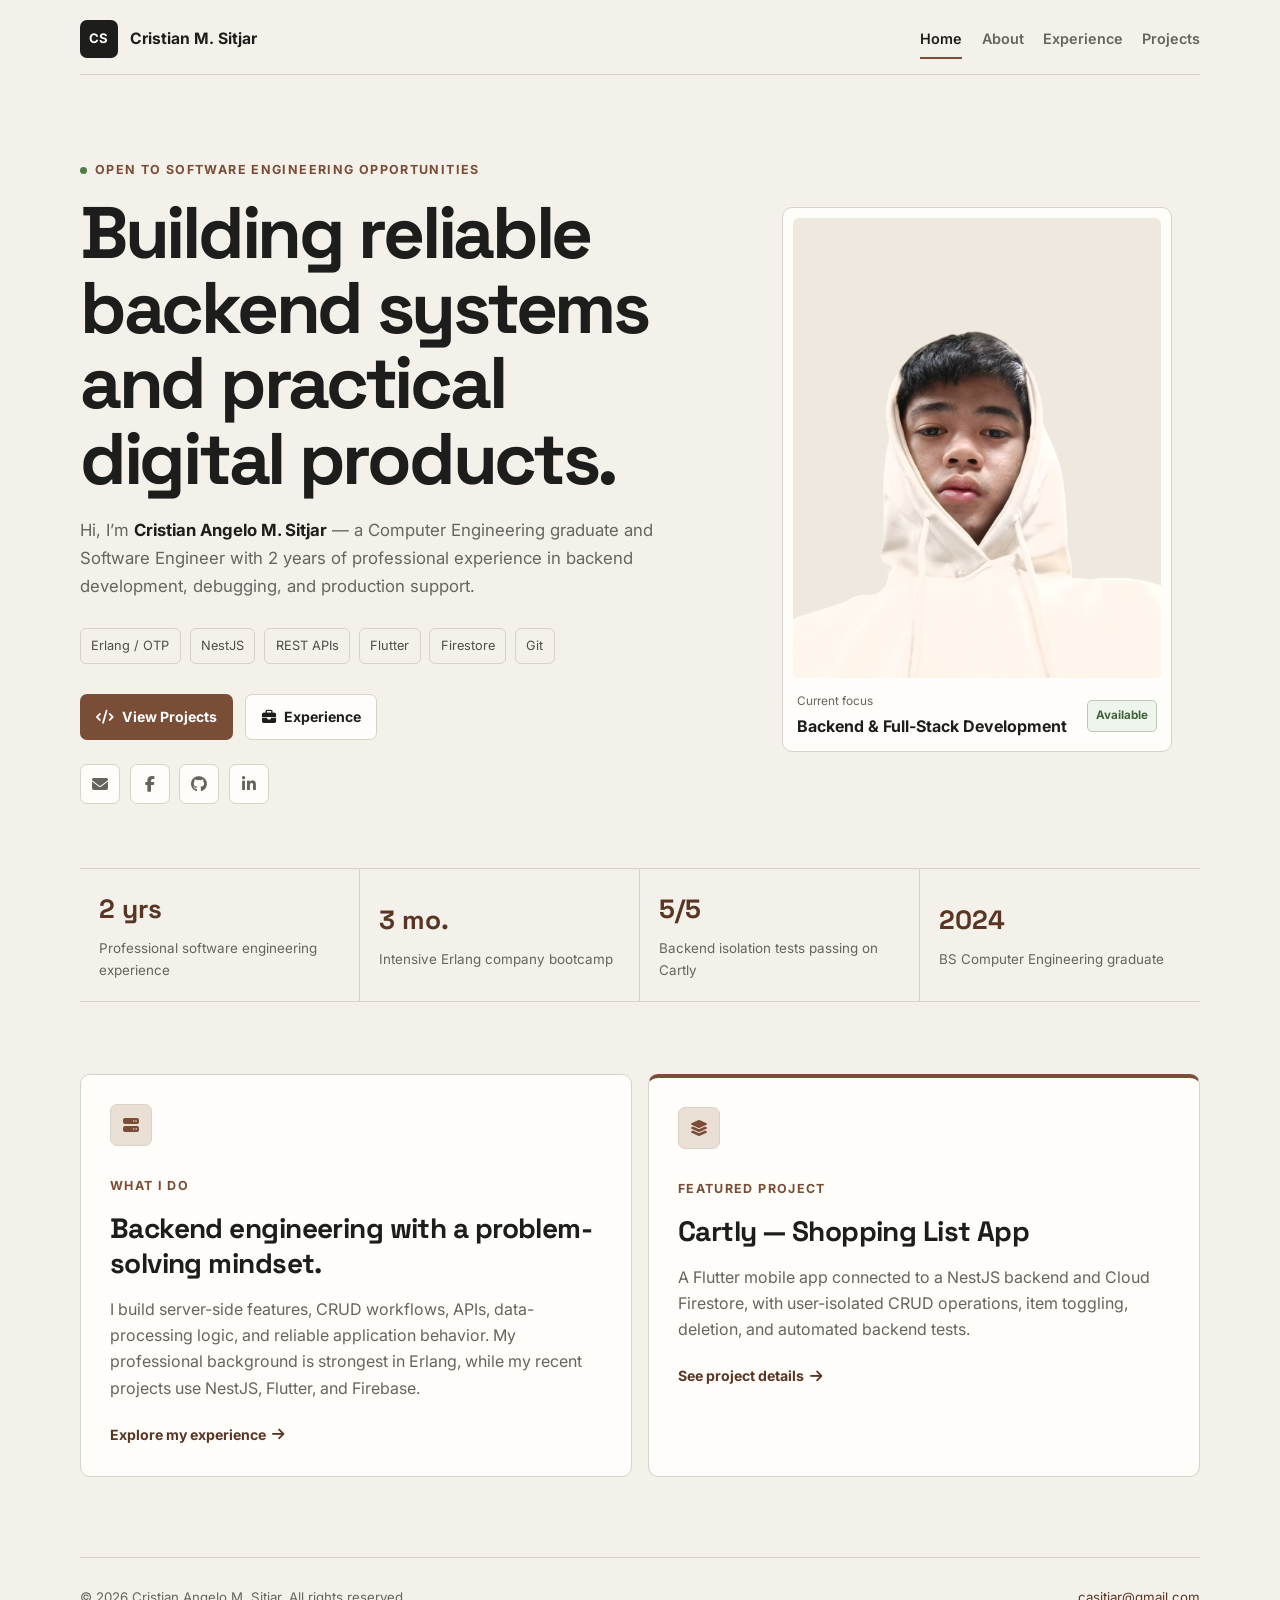
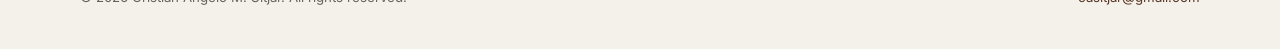
==== commit 45c3387f: "modify personal website" ====
--- a/index.html
+++ b/index.html
@@ -4,7 +4,7 @@
   <meta charset="UTF-8">
   <meta name="viewport" content="width=device-width, initial-scale=1.0">
   <meta name="description" content="Portfolio of Cristian Angelo M. Sitjar, a Software Engineer focused on backend development, Erlang/OTP, APIs, and modern web and mobile applications.">
-  <title>Cristian Sitjar | Software Engineer</title>
+  <title>Cristian M. Sitjar | Software Engineer</title>
   <link rel="preconnect" href="https://fonts.googleapis.com">
   <link rel="preconnect" href="https://fonts.gstatic.com" crossorigin>
   <link href="https://fonts.googleapis.com/css2?family=Inter:wght@400;500;600;700&family=Space+Grotesk:wght@500;600;700&display=swap" rel="stylesheet">
@@ -16,9 +16,9 @@
   <div class="page-glow glow-two"></div>
 
   <header class="site-header">
-    <a class="brand" href="index.html" aria-label="Cristian Sitjar home">
+    <a class="brand" href="index.html" aria-label="Cristian M. Sitjar home">
       <span class="brand-mark">CS</span>
-      <span class="brand-text">Cristian Sitjar</span>
+      <span class="brand-text">Cristian M. Sitjar</span>
     </a>
     <nav class="nav-links" aria-label="Primary navigation">
       <a class="active" href="index.html">Home</a>
@@ -62,7 +62,7 @@
       <div class="hero-visual">
         <div class="portrait-card">
           <div class="portrait-frame">
-            <img src="home_picture.png" alt="Cristian Sitjar outdoors">
+            <img src="home_picture.png" alt="Cristian M. Sitjar outdoors">
           </div>
           <div class="portrait-info">
             <div>
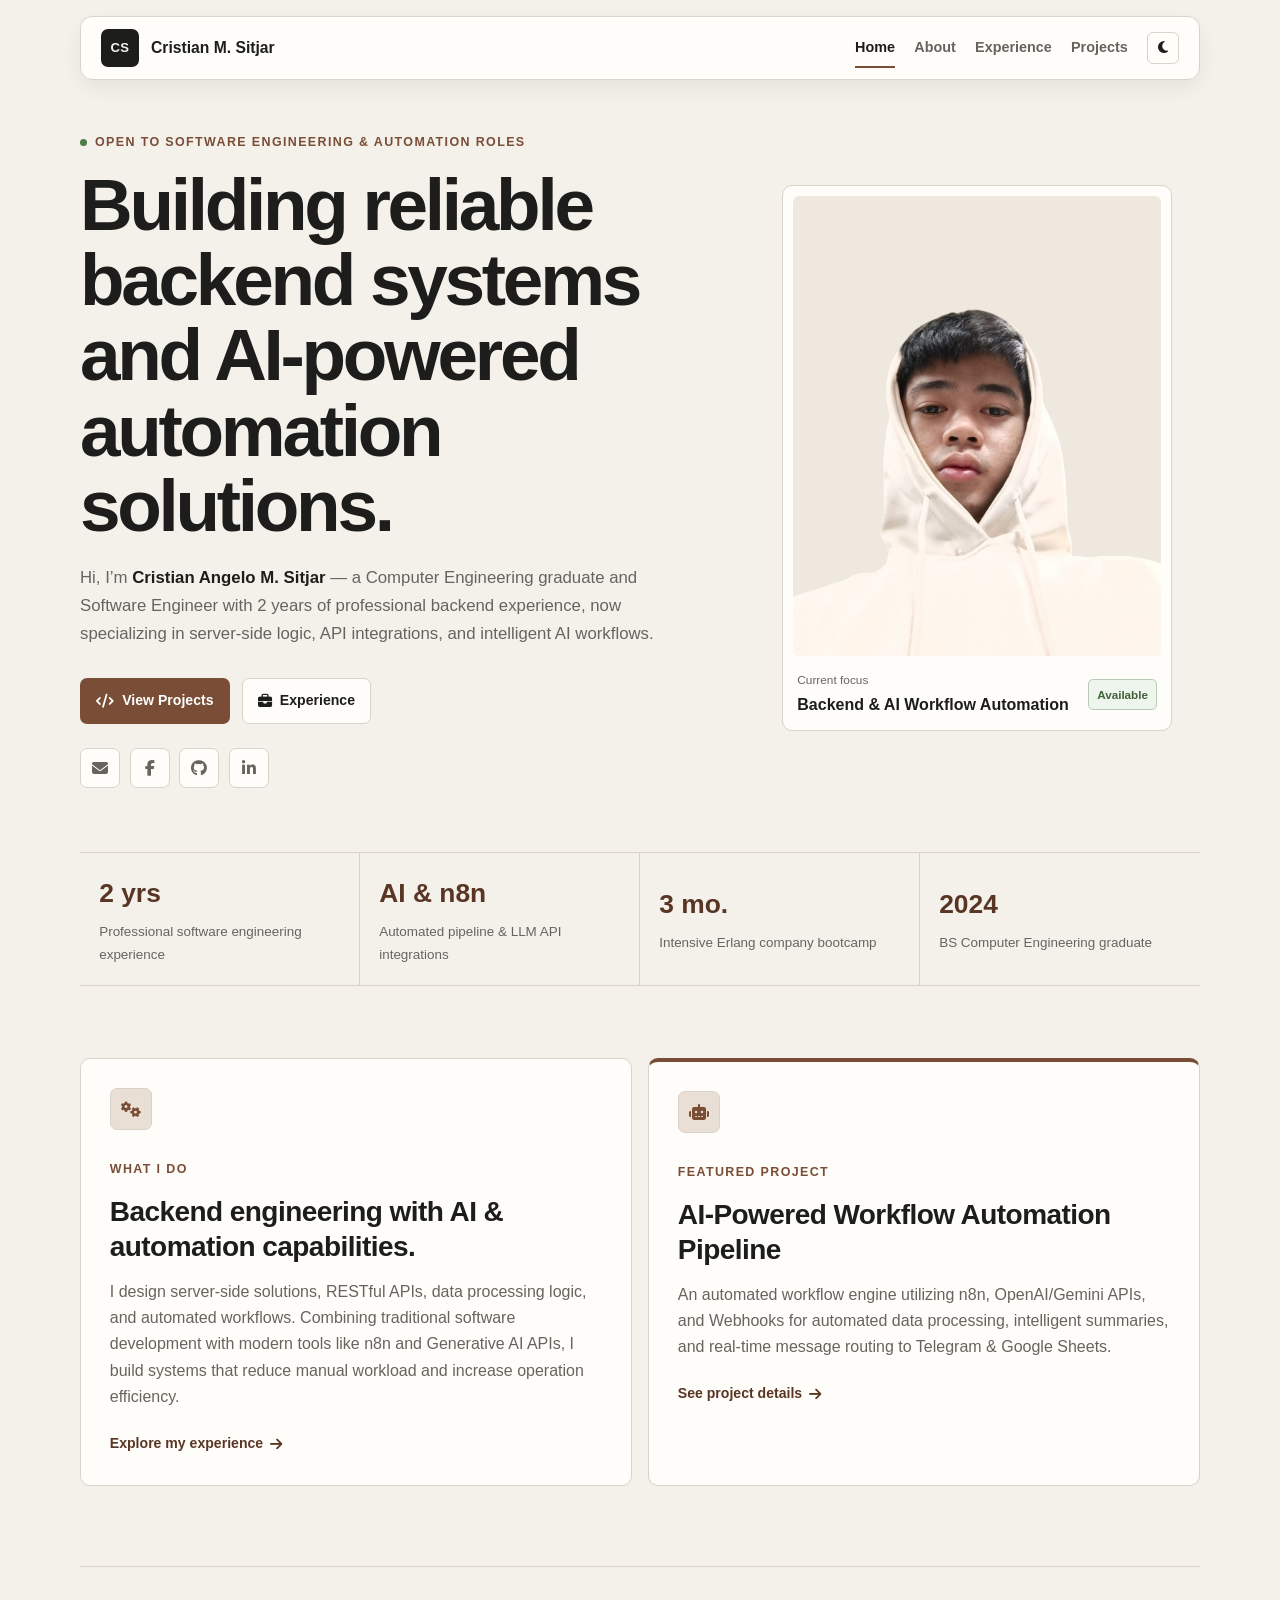
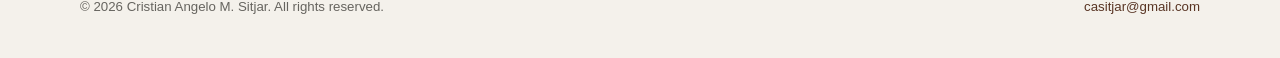
==== commit 3e79bb66: "Update portfolio with AI automation projects, floating header, and dark mode toggle" ====
--- a/index.html
+++ b/index.html
@@ -3,11 +3,10 @@
 <head>
   <meta charset="UTF-8">
   <meta name="viewport" content="width=device-width, initial-scale=1.0">
-  <meta name="description" content="Portfolio of Cristian Angelo M. Sitjar, a Software Engineer focused on backend development, Erlang/OTP, APIs, and modern web and mobile applications.">
+  <meta name="description" content="Portfolio of Cristian Angelo M. Sitjar, a Software Engineer focused on backend systems, AI automation workflows, APIs, and modern web & mobile applications.">
   <title>Cristian M. Sitjar | Software Engineer</title>
   <link rel="preconnect" href="https://fonts.googleapis.com">
   <link rel="preconnect" href="https://fonts.gstatic.com" crossorigin>
-  <link href="https://fonts.googleapis.com/css2?family=Inter:wght@400;500;600;700&family=Space+Grotesk:wght@500;600;700&display=swap" rel="stylesheet">
   <link rel="stylesheet" href="https://cdnjs.cloudflare.com/ajax/libs/font-awesome/6.5.0/css/all.min.css">
   <link rel="stylesheet" href="style.css">
 </head>
@@ -15,36 +14,34 @@
   <div class="page-glow glow-one"></div>
   <div class="page-glow glow-two"></div>
 
+  <!-- FLOATING STICKY HEADER -->
   <header class="site-header">
     <a class="brand" href="index.html" aria-label="Cristian M. Sitjar home">
       <span class="brand-mark">CS</span>
       <span class="brand-text">Cristian M. Sitjar</span>
     </a>
-    <nav class="nav-links" aria-label="Primary navigation">
-      <a class="active" href="index.html">Home</a>
-      <a href="About.html">About</a>
-      <a href="Work.html">Experience</a>
-      <a href="Projects.html">Projects</a>
-    </nav>
+    <div class="nav-container">
+      <nav class="nav-links" aria-label="Primary navigation">
+        <a class="active" href="index.html">Home</a>
+        <a href="About.html">About</a>
+        <a href="Work.html">Experience</a>
+        <a href="Projects.html">Projects</a>
+      </nav>
+      <button id="theme-toggle" class="theme-toggle" aria-label="Toggle Theme">
+        <i class="fa-solid fa-moon"></i>
+      </button>
+    </div>
   </header>
 
   <main>
     <section class="hero section-shell">
       <div class="hero-copy">
-        <p class="eyebrow"><span class="status-dot"></span> Open to software engineering opportunities</p>
-        <h1>Building reliable backend systems and practical digital products.</h1>
+        <p class="eyebrow"><span class="status-dot"></span> Open to software engineering &amp; automation roles</p>
+        <h1>Building reliable backend systems and AI-powered automation solutions.</h1>
         <p class="hero-subtitle">
-          Hi, I’m <strong>Cristian Angelo M. Sitjar</strong> — a Computer Engineering graduate and Software Engineer with 2 years of professional experience in backend development, debugging, and production support.
+          Hi, I’m <strong>Cristian Angelo M. Sitjar</strong> — a Computer Engineering graduate and Software Engineer with 2 years of professional backend experience, now specializing in server-side logic, API integrations, and intelligent AI workflows.
         </p>
 
-        <div class="hero-tags" aria-label="Core technologies">
-          <span>Erlang / OTP</span>
-          <span>NestJS</span>
-          <span>REST APIs</span>
-          <span>Flutter</span>
-          <span>Firestore</span>
-          <span>Git</span>
-        </div>
 
         <div class="hero-actions">
           <a class="btn btn-primary" href="Projects.html"><i class="fa-solid fa-code"></i> View Projects</a>
@@ -62,12 +59,12 @@
       <div class="hero-visual">
         <div class="portrait-card">
           <div class="portrait-frame">
-            <img src="home_picture.png" alt="Cristian M. Sitjar outdoors">
+            <img src="home_picture.png" alt="Cristian M. Sitjar">
           </div>
           <div class="portrait-info">
             <div>
               <p class="muted-label">Current focus</p>
-              <strong>Backend &amp; Full-Stack Development</strong>
+              <strong>Backend &amp; AI Workflow Automation</strong>
             </div>
             <span class="availability-badge">Available</span>
           </div>
@@ -81,12 +78,12 @@
         <span class="stat-label">Professional software engineering experience</span>
       </article>
       <article class="stat-card">
+        <span class="stat-number">AI &amp; n8n</span>
+        <span class="stat-label">Automated pipeline &amp; LLM API integrations</span>
+      </article>
+      <article class="stat-card">
         <span class="stat-number">3 mo.</span>
         <span class="stat-label">Intensive Erlang company bootcamp</span>
-      </article>
-      <article class="stat-card">
-        <span class="stat-number">5/5</span>
-        <span class="stat-label">Backend isolation tests passing on Cartly</span>
       </article>
       <article class="stat-card">
         <span class="stat-number">2024</span>
@@ -96,26 +93,29 @@
 
     <section class="section-shell home-grid">
       <article class="feature-card">
-        <div class="feature-icon"><i class="fa-solid fa-server"></i></div>
+        <div class="feature-icon"><i class="fa-solid fa-gears"></i></div>
         <p class="eyebrow">What I do</p>
-        <h2>Backend engineering with a problem-solving mindset.</h2>
-        <p>I build server-side features, CRUD workflows, APIs, data-processing logic, and reliable application behavior. My professional background is strongest in Erlang, while my recent projects use NestJS, Flutter, and Firebase.</p>
+        <h2>Backend engineering with AI &amp; automation capabilities.</h2>
+        <p>I design server-side solutions, RESTful APIs, data processing logic, and automated workflows. Combining traditional software development with modern tools like n8n and Generative AI APIs, I build systems that reduce manual workload and increase operation efficiency.</p>
         <a class="text-link" href="Work.html">Explore my experience <i class="fa-solid fa-arrow-right"></i></a>
       </article>
 
       <article class="feature-card accent-card">
-        <div class="feature-icon"><i class="fa-solid fa-layer-group"></i></div>
+        <div class="feature-icon"><i class="fa-solid fa-robot"></i></div>
         <p class="eyebrow">Featured project</p>
-        <h2>Cartly — Shopping List App</h2>
-        <p>A Flutter mobile app connected to a NestJS backend and Cloud Firestore, with user-isolated CRUD operations, item toggling, deletion, and automated backend tests.</p>
-        <a class="text-link" href="Projects.html#cartly">See project details <i class="fa-solid fa-arrow-right"></i></a>
+        <h2>AI-Powered Workflow Automation Pipeline</h2>
+        <p>An automated workflow engine utilizing n8n, OpenAI/Gemini APIs, and Webhooks for automated data processing, intelligent summaries, and real-time message routing to Telegram &amp; Google Sheets.</p>
+        <a class="text-link" href="Projects.html#ai-automation">See project details <i class="fa-solid fa-arrow-right"></i></a>
       </article>
     </section>
   </main>
 
   <footer class="site-footer">
-    <p>©  2026 Cristian Angelo M. Sitjar. All rights reserved.</p>
+    <p>© 2026 Cristian Angelo M. Sitjar. All rights reserved.</p>
     <a href="mailto:casitjar@gmail.com">casitjar@gmail.com</a>
   </footer>
+
+  <!-- SCRIPT FOR DARK/LIGHT MODE TOGGLE -->
+  <script src="main.js"></script>
 </body>
 </html>
--- a/style.css
+++ b/style.css
@@ -11,6 +11,18 @@
   --max-width: 1120px;
 }
 
+[data-theme="dark"] {
+  --bg: #0f172a;
+  --surface: #1e293b;
+  --surface-soft: #334155;
+  --text: #f8fafc;
+  --muted: #94a3b8;
+  --line: #334155;
+  --accent: #3b82f6;
+  --accent-dark: #60a5fa;
+  --accent-soft: rgba(59, 130, 246, 0.15);
+}
+
 * {
   box-sizing: border-box;
   margin: 0;
@@ -25,7 +37,7 @@
   min-height: 100vh;
   background: var(--bg);
   color: var(--text);
-  font-family: "Inter", Arial, sans-serif;
+  font-family: Arial, Helvetica, sans-serif; /* Pinalitan ng Arial */
   line-height: 1.65;
 }
 
@@ -45,28 +57,35 @@
   font-size: 0.9em;
 }
 
-/* Kept in the HTML so older pages still work, but intentionally hidden.
-   The simpler background feels more like a personal portfolio than a template. */
 .page-glow {
   display: none;
 }
 
 .section-shell,
-.site-footer,
-.site-header {
+.site-footer {
   width: min(calc(100% - 40px), var(--max-width));
   margin-left: auto;
   margin-right: auto;
 }
 
+/* FLOATING STICKY HEADER */
 .site-header {
-  margin-top: 20px;
-  padding: 0 0 16px;
+  position: sticky;
+  top: 16px; /* Space sa taas para magmukhang nakalutang */
+  z-index: 1000;
+  background: var(--surface);
+  width: min(calc(100% - 40px), var(--max-width));
+  margin-left: auto;
+  margin-right: auto;
+  padding: 12px 20px;
   display: flex;
   align-items: center;
   justify-content: space-between;
   gap: 1rem;
-  border-bottom: 1px solid var(--line);
+  border: 1px solid var(--line);
+  border-radius: 12px; /* Curved corners para sa floating effect */
+  box-shadow: 0 8px 20px rgba(0, 0, 0, 0.06); /* Shadow para mukhang nakalutang */
+  transition: all 0.3s ease;
 }
 
 .brand {
@@ -83,7 +102,7 @@
   display: grid;
   place-items: center;
   background: var(--text);
-  color: #fff;
+  color: var(--bg);
   border-radius: 7px;
   font-size: 0.82rem;
   letter-spacing: 0.03em;
@@ -91,6 +110,13 @@
 
 .brand-text {
   font-size: 0.98rem;
+  font-family: Arial, Helvetica, sans-serif;
+}
+
+.nav-container {
+  display: flex;
+  align-items: center;
+  gap: 1.2rem;
 }
 
 .nav-links {
@@ -106,6 +132,7 @@
   text-decoration: none;
   font-size: 0.9rem;
   font-weight: 600;
+  font-family: Arial, Helvetica, sans-serif;
 }
 
 .nav-links a::after {
@@ -129,13 +156,33 @@
   width: 100%;
 }
 
+/* Dark Mode Toggle Button */
+.theme-toggle {
+  background: transparent;
+  border: 1px solid var(--line);
+  color: var(--text);
+  width: 32px;
+  height: 32px;
+  border-radius: 6px;
+  display: grid;
+  place-items: center;
+  cursor: pointer;
+  font-size: 0.85rem;
+  transition: 0.2s ease;
+}
+
+.theme-toggle:hover {
+  border-color: var(--accent);
+  color: var(--accent);
+}
+
 .hero {
   min-height: 70vh;
   display: grid;
   grid-template-columns: minmax(0, 1.15fr) minmax(300px, 0.85fr);
   gap: 4.5rem;
   align-items: center;
-  padding: 5rem 0 4rem;
+  padding: 4rem 0 4rem;
 }
 
 .eyebrow {
@@ -162,7 +209,7 @@
 .feature-card h2,
 .glass-card h2,
 .project-card h2 {
-  font-family: "Space Grotesk", "Inter", sans-serif;
+  font-family: Arial, Helvetica, sans-serif; /* Naka-Arial na rin ang headings */
 }
 
 .hero h1 {
@@ -202,7 +249,7 @@
   border: 1px solid var(--line);
   border-radius: 6px;
   background: transparent;
-  color: #4f4d49;
+  color: var(--muted);
   font-size: 0.8rem;
 }
 
@@ -370,7 +417,7 @@
 }
 
 .stat-number {
-  font-family: "Space Grotesk", sans-serif;
+  font-family: Arial, Helvetica, sans-serif;
   font-size: 1.65rem;
   font-weight: 700;
   color: var(--accent-dark);
@@ -438,7 +485,7 @@
 }
 
 .page-heading {
-  padding: 5rem 0 2rem;
+  padding: 3rem 0 2rem;
 }
 
 .page-heading h1 {
@@ -501,7 +548,7 @@
   padding: 0.9rem;
   border: 1px solid var(--line);
   border-radius: 7px;
-  background: #faf7f1;
+  background: var(--surface-soft);
 }
 
 .value-item i {
@@ -667,10 +714,6 @@
   font-size: 0.86rem;
 }
 
-.skill-tags span {
-  font-size: 0.75rem;
-}
-
 .contact-card {
   display: grid;
   gap: 0.6rem;
@@ -733,7 +776,7 @@
   border-radius: 6px;
   background: var(--surface-soft);
   color: var(--accent-dark);
-  font-family: "Space Grotesk", sans-serif;
+  font-family: Arial, Helvetica, sans-serif;
   font-size: 0.78rem;
   font-weight: 700;
 }
@@ -784,7 +827,7 @@
   margin-top: 1.1rem;
   padding: 0.9rem;
   border-left: 3px solid var(--accent);
-  background: #faf7f1;
+  background: var(--surface-soft);
 }
 
 .project-case p {
@@ -809,6 +852,27 @@
 
 .site-footer a:hover {
   text-decoration: underline;
+}
+
+.resume-card {
+  min-height: 240px;
+  display: flex;
+  flex-direction: column;
+  justify-content: space-between;
+  gap: 1.4rem;
+  border-left: 4px solid var(--accent);
+}
+
+.resume-card .resume-copy > p:last-child {
+  max-width: 620px;
+  margin-top: 0.75rem;
+  color: var(--muted);
+}
+
+.resume-actions {
+  display: flex;
+  flex-wrap: wrap;
+  gap: 0.7rem;
 }
 
 @media (max-width: 960px) {
@@ -819,7 +883,12 @@
   }
 
   .hero-visual {
+    order: 1;
     justify-content: flex-start;
+  }
+
+  .hero-copy {
+    order: 2;
   }
 
   .portrait-card {
@@ -843,6 +912,27 @@
     grid-template-columns: 1fr;
   }
 
+  .experience-grid {
+    display: flex;
+    flex-direction: column;
+  }
+
+  .experience-grid .side-column {
+    display: contents;
+  }
+
+  .experience-grid .profile-summary-card {
+    order: 1;
+  }
+
+  .experience-grid .main-column {
+    order: 2;
+  }
+
+  .experience-grid .side-column > article:not(.profile-summary-card) {
+    order: 3;
+  }
+
   .photo-stack {
     display: grid;
     grid-template-columns: repeat(2, 1fr);
@@ -856,8 +946,15 @@
 
 @media (max-width: 720px) {
   .site-header {
+    top: 8px;
     align-items: flex-start;
     flex-direction: column;
+    padding: 12px 16px;
+  }
+
+  .nav-container {
+    width: 100%;
+    justify-content: space-between;
   }
 
   .nav-links {
@@ -909,7 +1006,10 @@
 
 @media (max-width: 520px) {
   .section-shell,
-  .site-footer,
+  .site-footer {
+    width: min(calc(100% - 24px), var(--max-width));
+  }
+
   .site-header {
     width: min(calc(100% - 24px), var(--max-width));
   }
@@ -940,34 +1040,10 @@
   }
 
   .page-heading {
-    padding-top: 3.5rem;
-  }
-}
-
-/* Resume card sits in the open space beside the Contact card on the Experience page. */
-.resume-card {
-  min-height: 240px;
-  display: flex;
-  flex-direction: column;
-  justify-content: space-between;
-  gap: 1.4rem;
-  border-left: 4px solid var(--accent);
-}
-
-.resume-card .resume-copy > p:last-child {
-  max-width: 620px;
-  margin-top: 0.75rem;
-  color: var(--muted);
-}
-
-.resume-actions {
-  display: flex;
-  flex-wrap: wrap;
-  gap: 0.7rem;
-}
-
-@media (max-width: 520px) {
+    padding-top: 2.5rem;
+  }
+
   .resume-actions .btn {
     width: 100%;
   }
-}
+}
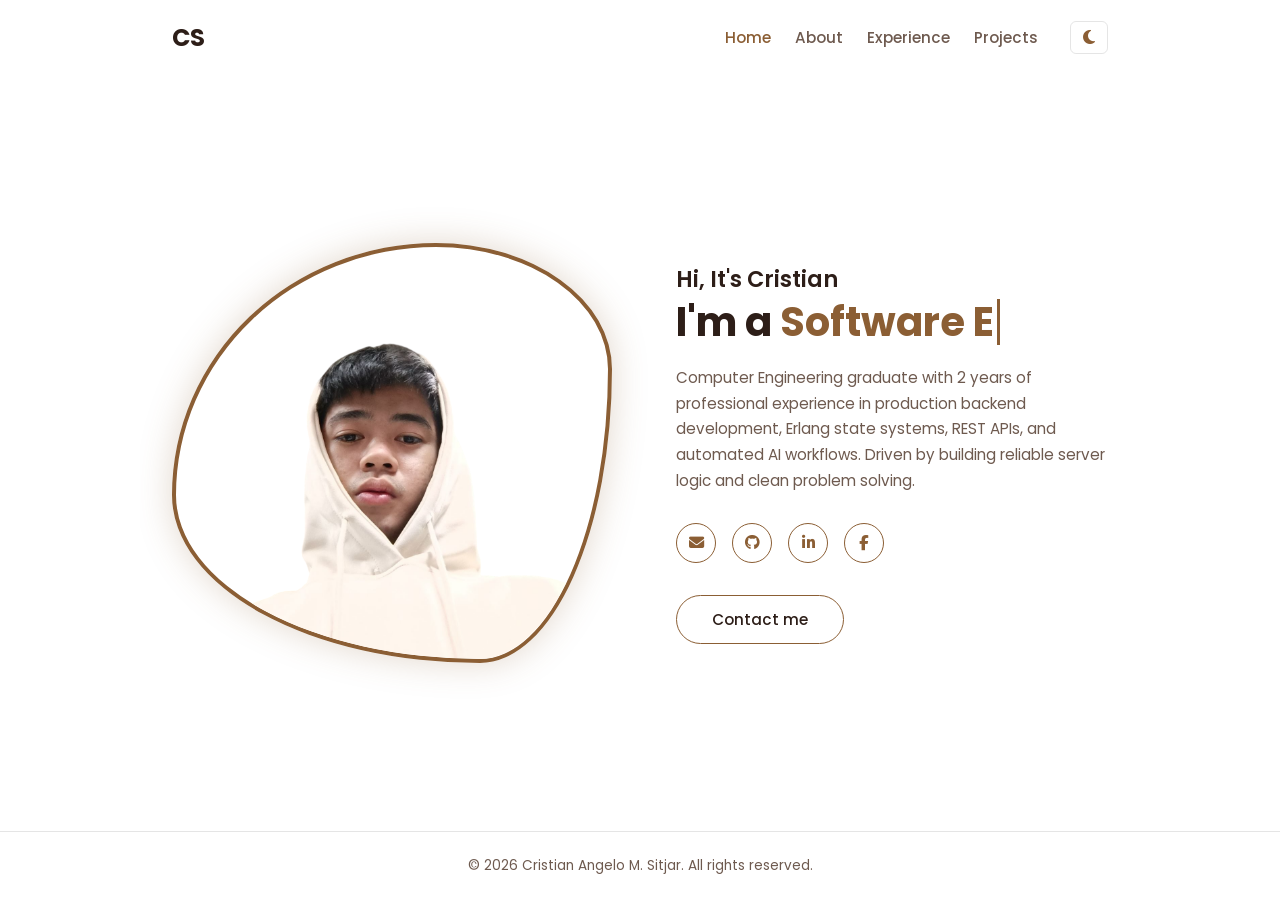
==== commit 17d94096: "Fix light theme styling, update footer, and add liquid morphing animation" ====
--- a/index.html
+++ b/index.html
@@ -3,119 +3,76 @@
 <head>
   <meta charset="UTF-8">
   <meta name="viewport" content="width=device-width, initial-scale=1.0">
-  <meta name="description" content="Portfolio of Cristian Angelo M. Sitjar, a Software Engineer focused on backend systems, AI automation workflows, APIs, and modern web & mobile applications.">
+  <meta name="description" content="Portfolio of Cristian Angelo M. Sitjar — Software Engineer & Automation Developer.">
   <title>Cristian M. Sitjar | Software Engineer</title>
+  
+  <!-- Font Awesome Icons & Google Fonts -->
+  <link rel="stylesheet" href="https://cdnjs.cloudflare.com/ajax/libs/font-awesome/6.5.0/css/all.min.css">
   <link rel="preconnect" href="https://fonts.googleapis.com">
   <link rel="preconnect" href="https://fonts.gstatic.com" crossorigin>
-  <link rel="stylesheet" href="https://cdnjs.cloudflare.com/ajax/libs/font-awesome/6.5.0/css/all.min.css">
+  <link href="https://fonts.googleapis.com/css2?family=Poppins:wght@300;400;500;600;700&display=swap" rel="stylesheet">
+  
   <link rel="stylesheet" href="style.css">
 </head>
 <body>
-  <div class="page-glow glow-one"></div>
-  <div class="page-glow glow-two"></div>
 
-  <!-- FLOATING STICKY HEADER -->
+  <!-- NAVIGATION HEADER -->
   <header class="site-header">
-    <a class="brand" href="index.html" aria-label="Cristian M. Sitjar home">
-      <span class="brand-mark">CS</span>
-      <span class="brand-text">Cristian M. Sitjar</span>
-    </a>
+    <a class="brand" href="index.html">CS</a>
     <div class="nav-container">
-      <nav class="nav-links" aria-label="Primary navigation">
+      <nav class="nav-links">
         <a class="active" href="index.html">Home</a>
         <a href="About.html">About</a>
         <a href="Work.html">Experience</a>
         <a href="Projects.html">Projects</a>
       </nav>
       <button id="theme-toggle" class="theme-toggle" aria-label="Toggle Theme">
-        <i class="fa-solid fa-moon"></i>
+        <i class="fa-solid fa-sun"></i>
       </button>
     </div>
   </header>
 
-  <main>
-    <section class="hero section-shell">
-      <div class="hero-copy">
-        <p class="eyebrow"><span class="status-dot"></span> Open to software engineering &amp; automation roles</p>
-        <h1>Building reliable backend systems and AI-powered automation solutions.</h1>
-        <p class="hero-subtitle">
-          Hi, I’m <strong>Cristian Angelo M. Sitjar</strong> — a Computer Engineering graduate and Software Engineer with 2 years of professional backend experience, now specializing in server-side logic, API integrations, and intelligent AI workflows.
-        </p>
-
-
-        <div class="hero-actions">
-          <a class="btn btn-primary" href="Projects.html"><i class="fa-solid fa-code"></i> View Projects</a>
-          <a class="btn btn-secondary" href="Work.html"><i class="fa-solid fa-briefcase"></i> Experience</a>
-        </div>
-
-        <div class="social-row" aria-label="Social and professional links">
-          <a href="mailto:casitjar@gmail.com" aria-label="Email"><i class="fa-solid fa-envelope"></i></a>
-          <a href="https://www.facebook.com/CrstnAnglM.Stjr" target="_blank" rel="noopener noreferrer" aria-label="Facebook"><i class="fa-brands fa-facebook-f"></i></a>
-          <a href="https://github.com/casitjar-stack" target="_blank" rel="noopener noreferrer" aria-label="GitHub"><i class="fa-brands fa-github"></i></a>
-          <a href="https://www.linkedin.com/in/cristian-angelo-sitjar-0196b3305/" target="_blank" rel="noopener noreferrer" aria-label="LinkedIn"><i class="fa-brands fa-linkedin-in"></i></a>
+  <!-- HERO LANDING SECTION -->
+  <main class="hero-container">
+    <div class="hero-wrapper">
+      
+      <!-- LEFT SIDE: CIRCULAR PORTRAIT WITH GLOW RING -->
+      <div class="hero-avatar-area">
+        <div class="avatar-ring1">
+          <img src="home_picture.png" alt="Cristian Angelo M. Sitjar" class="avatar-img1">
         </div>
       </div>
 
-      <div class="hero-visual">
-        <div class="portrait-card">
-          <div class="portrait-frame">
-            <img src="home_picture.png" alt="Cristian M. Sitjar">
-          </div>
-          <div class="portrait-info">
-            <div>
-              <p class="muted-label">Current focus</p>
-              <strong>Backend &amp; AI Workflow Automation</strong>
-            </div>
-            <span class="availability-badge">Available</span>
-          </div>
+      <!-- RIGHT SIDE: BIO & INTRO COPY -->
+      <div class="hero-content-area">
+        <span class="greeting">Hi, It's Cristian</span>
+        <h1 class="role-title">I'm a <span class="accent-text typing-text"></span><span class="cursor">&nbsp;</span></h1>
+        
+        <p class="hero-bio">
+          Computer Engineering graduate with 2 years of professional experience in production backend development, Erlang state systems, REST APIs, and automated AI workflows. Driven by building reliable server logic and clean problem solving.
+        </p>
+
+        <!-- SOCIAL ICONS -->
+        <div class="social-links">
+          <a href="mailto:casitjar@gmail.com" aria-label="Email"><i class="fa-solid fa-envelope"></i></a>
+          <a href="https://github.com/casitjar-stack" target="_blank" rel="noopener noreferrer" aria-label="GitHub"><i class="fa-brands fa-github"></i></a>
+          <a href="https://www.linkedin.com/in/cristian-angelo-sitjar-0196b3305/" target="_blank" rel="noopener noreferrer" aria-label="LinkedIn"><i class="fa-brands fa-linkedin-in"></i></a>
+          <a href="https://www.facebook.com/CrstnAnglM.Stjr" target="_blank" rel="noopener noreferrer" aria-label="Facebook"><i class="fa-brands fa-facebook-f"></i></a>
+        </div>
+
+        <!-- CALL TO ACTION -->
+        <div class="cta-area">
+          <a href="mailto:casitjar@gmail.com" class="btn-hire">Contact me</a>
         </div>
       </div>
-    </section>
 
-    <section class="quick-stats section-shell" aria-label="Career highlights">
-      <article class="stat-card">
-        <span class="stat-number">2 yrs</span>
-        <span class="stat-label">Professional software engineering experience</span>
-      </article>
-      <article class="stat-card">
-        <span class="stat-number">AI &amp; n8n</span>
-        <span class="stat-label">Automated pipeline &amp; LLM API integrations</span>
-      </article>
-      <article class="stat-card">
-        <span class="stat-number">3 mo.</span>
-        <span class="stat-label">Intensive Erlang company bootcamp</span>
-      </article>
-      <article class="stat-card">
-        <span class="stat-number">2024</span>
-        <span class="stat-label">BS Computer Engineering graduate</span>
-      </article>
-    </section>
-
-    <section class="section-shell home-grid">
-      <article class="feature-card">
-        <div class="feature-icon"><i class="fa-solid fa-gears"></i></div>
-        <p class="eyebrow">What I do</p>
-        <h2>Backend engineering with AI &amp; automation capabilities.</h2>
-        <p>I design server-side solutions, RESTful APIs, data processing logic, and automated workflows. Combining traditional software development with modern tools like n8n and Generative AI APIs, I build systems that reduce manual workload and increase operation efficiency.</p>
-        <a class="text-link" href="Work.html">Explore my experience <i class="fa-solid fa-arrow-right"></i></a>
-      </article>
-
-      <article class="feature-card accent-card">
-        <div class="feature-icon"><i class="fa-solid fa-robot"></i></div>
-        <p class="eyebrow">Featured project</p>
-        <h2>AI-Powered Workflow Automation Pipeline</h2>
-        <p>An automated workflow engine utilizing n8n, OpenAI/Gemini APIs, and Webhooks for automated data processing, intelligent summaries, and real-time message routing to Telegram &amp; Google Sheets.</p>
-        <a class="text-link" href="Projects.html#ai-automation">See project details <i class="fa-solid fa-arrow-right"></i></a>
-      </article>
-    </section>
+    </div>
   </main>
 
   <footer class="site-footer">
     <p>© 2026 Cristian Angelo M. Sitjar. All rights reserved.</p>
-    <a href="mailto:casitjar@gmail.com">casitjar@gmail.com</a>
   </footer>
 
-  <!-- SCRIPT FOR DARK/LIGHT MODE TOGGLE -->
   <script src="main.js"></script>
 </body>
 </html>
--- a/style.css
+++ b/style.css
@@ -1,26 +1,26 @@
+/* DESIGN VARIABLES & THEMES */
 :root {
-  --bg: #f4f1eb;
-  --surface: #fffdf9;
-  --surface-soft: #eee8df;
-  --text: #1d1d1b;
-  --muted: #66645f;
-  --line: #d8d2c8;
-  --accent: #7a4d36;
-  --accent-dark: #593524;
-  --accent-soft: #eadfd5;
-  --max-width: 1120px;
-}
-
-[data-theme="dark"] {
-  --bg: #0f172a;
-  --surface: #1e293b;
-  --surface-soft: #334155;
-  --text: #f8fafc;
-  --muted: #94a3b8;
-  --line: #334155;
-  --accent: #3b82f6;
-  --accent-dark: #60a5fa;
-  --accent-soft: rgba(59, 130, 246, 0.15);
+  /* DARK MODE DEFAULT: BLACK & YELLOW */
+  --bg-color: #08090a;
+  --header-bg: rgba(8, 9, 10, 0.9);
+  --text-main: #fef08a;
+  --text-muted: #ffffff;
+  --accent-color: #facc15;
+  --accent-glow: rgba(250, 204, 21, 0.35);
+  --border-color: rgba(255, 255, 255, 0.1);
+  --font-family: 'Poppins', -apple-system, sans-serif;
+  --max-width: 1000px;
+}
+
+[data-theme="light"] {
+  /* LIGHT MODE: WHITE & BROWN */
+  --bg-color: #ffffff;
+  --header-bg: rgba(255, 255, 255, 0.9);
+  --text-main: #2d1e18;
+  --text-muted: #6e5a4f;
+  --accent-color: #8b5e34;
+  --accent-glow: rgba(139, 94, 52, 0.25);
+  --border-color: rgba(0, 0, 0, 0.1);
 }
 
 * {
@@ -29,927 +29,578 @@
   padding: 0;
 }
 
-html {
-  scroll-behavior: smooth;
-}
-
 body {
+  background-color: var(--bg-color);
+  color: var(--text-main);
+  font-family: var(--font-family);
   min-height: 100vh;
-  background: var(--bg);
-  color: var(--text);
-  font-family: Arial, Helvetica, sans-serif; /* Pinalitan ng Arial */
-  line-height: 1.65;
-}
-
-a {
-  color: inherit;
-}
-
-img {
-  max-width: 100%;
-}
-
-code {
-  padding: 0.12rem 0.35rem;
-  border-radius: 4px;
-  background: var(--surface-soft);
-  color: var(--accent-dark);
-  font-size: 0.9em;
-}
-
-.page-glow {
-  display: none;
-}
-
-.section-shell,
-.site-footer {
-  width: min(calc(100% - 40px), var(--max-width));
-  margin-left: auto;
-  margin-right: auto;
-}
-
-/* FLOATING STICKY HEADER */
+  display: flex;
+  flex-direction: column;
+  transition: background-color 0.3s ease, color 0.3s ease;
+}
+
+/* HEADER & NAVIGATION */
 .site-header {
   position: sticky;
-  top: 16px; /* Space sa taas para magmukhang nakalutang */
-  z-index: 1000;
-  background: var(--surface);
-  width: min(calc(100% - 40px), var(--max-width));
-  margin-left: auto;
-  margin-right: auto;
-  padding: 12px 20px;
-  display: flex;
-  align-items: center;
+  top: 0;
+  width: 100%;
+  background-color: var(--header-bg);
+  backdrop-filter: blur(10px);
+  padding: 1.25rem 2rem;
+  z-index: 100;
+  display: flex;
   justify-content: space-between;
-  gap: 1rem;
-  border: 1px solid var(--line);
-  border-radius: 12px; /* Curved corners para sa floating effect */
-  box-shadow: 0 8px 20px rgba(0, 0, 0, 0.06); /* Shadow para mukhang nakalutang */
-  transition: all 0.3s ease;
+  align-items: center;
+  max-width: var(--max-width);
+  margin: 0 auto;
 }
 
 .brand {
-  display: inline-flex;
-  align-items: center;
-  gap: 0.75rem;
+  font-size: 1.5rem;
+  font-weight: 700;
+  color: var(--text-main);
   text-decoration: none;
+}
+
+.nav-container {
+  display: flex;
+  align-items: center;
+  gap: 2rem;
+}
+
+.nav-links {
+  display: flex;
+  gap: 1.5rem;
+}
+
+.nav-links a {
+  color: var(--text-muted);
+  text-decoration: none;
+  font-weight: 500;
+  font-size: 0.95rem;
+  transition: color 0.2s;
+}
+
+.nav-links a:hover,
+.nav-links a.active {
+  color: var(--accent-color);
+}
+
+.theme-toggle {
+  background: none;
+  border: 1px solid var(--border-color);
+  color: var(--accent-color);
+  font-size: 1rem;
+  padding: 0.4rem 0.75rem;
+  border-radius: 6px;
+  cursor: pointer;
+  transition: all 0.2s;
+}
+
+.theme-toggle:hover {
+  border-color: var(--accent-color);
+}
+
+/* HERO CONTAINER */
+.hero-container {
+  flex: 1;
+  display: flex;
+  align-items: center;
+  justify-content: center;
+  max-width: var(--max-width);
+  margin: 0 auto;
+  padding: 2rem;
+  width: 100%;
+}
+
+.hero-wrapper {
+  display: flex;
+  align-items: center;
+  justify-content: space-between;
+  gap: 4rem;
+  width: 100%;
+}
+
+.hero-avatar-area {
+  flex: 1;
+  display: flex;
+  justify-content: center;
+  align-items: center;
+}
+
+.avatar-ring {
+  width: 320px;
+  height: 320px;
+  border-radius: 50%;
+  background-color: transparent;
+  border: 4px solid var(--accent-color);
+  box-shadow: 0 0 35px var(--accent-glow);
+  overflow: hidden;
+  display: flex;
+  justify-content: center;
+  align-items: center;
+  transition: transform 0.3s ease, box-shadow 0.3s ease;
+}
+
+.avatar-ring1 {
+  width: 440px;
+  height: 420px;
+  border-radius: 50%;
+  background-color: transparent;
+  border: 4px solid var(--accent-color);
+  box-shadow: 0 0 35px var(--accent-glow);
+  overflow: hidden;
+  display: flex;
+  justify-content: center;
+  align-items: center;
+  transition: transform 0.3s ease, box-shadow 0.3s ease;
+}
+
+.avatar-ring:hover {
+  transform: scale(1.02);
+  box-shadow: 0 0 50px var(--accent-glow);
+}
+
+.avatar-img {
+  width: 100%;
+  height: 100%;
+  object-fit: cover;
+  object-position: center;
+}
+
+.hero-content-area {
+  flex: 1.2;
+}
+
+.greeting {
+  font-size: 1.4rem;
+  font-weight: 600;
+  color: var(--text-main);
+  display: block;
+  margin-bottom: 0.2rem;
+}
+
+.role-title {
+  font-size: 2.5rem;
   font-weight: 700;
-}
-
-.brand-mark {
-  width: 38px;
-  height: 38px;
-  display: grid;
-  place-items: center;
-  background: var(--text);
-  color: var(--bg);
-  border-radius: 7px;
-  font-size: 0.82rem;
-  letter-spacing: 0.03em;
-}
-
-.brand-text {
-  font-size: 0.98rem;
-  font-family: Arial, Helvetica, sans-serif;
-}
-
-.nav-container {
-  display: flex;
-  align-items: center;
-  gap: 1.2rem;
-}
-
-.nav-links {
-  display: flex;
-  align-items: center;
-  gap: 1.2rem;
-}
-
-.nav-links a {
+  line-height: 1.15;
+  margin-bottom: 1.2rem;
+}
+
+.accent-text {
+  color: var(--accent-color);
+}
+
+.hero-bio {
+  color: var(--text-muted);
+  font-size: 0.95rem;
+  line-height: 1.7;
+  margin-bottom: 1.8rem;
+  max-width: 520px;
+}
+
+/* EXPERIENCE PAGE SPECIFIC STYLES (NO BOXES) */
+.experience-container {
+  flex: 1;
+  max-width: var(--max-width);
+  margin: 0 auto;
+  padding: 3rem 2rem;
+  width: 100%;
+  display: flex;
+  flex-direction: column;
+  gap: 3.5rem;
+}
+
+.experience-header {
+  text-align: left;
+  max-width: 700px;
+}
+
+.resume-actions {
+  display: flex;
+  gap: 1.25rem;
+  margin-top: 1.5rem;
+}
+
+.btn-secondary {
+  display: inline-block;
+  padding: 0.75rem 1.8rem;
+  border: 1px solid var(--border-color);
+  border-radius: 25px;
+  color: var(--text-main);
+  text-decoration: none;
+  font-weight: 500;
+  font-size: 0.95rem;
+  transition: all 0.25s ease;
+}
+
+.btn-secondary:hover {
+  border-color: var(--accent-color);
+  color: var(--accent-color);
+  transform: translateY(-2px);
+}
+
+/* ANIMATED TECH LOGO TICKER / MARQUEE (NO BOXES) */
+.tech-marquee-wrapper {
+  padding: 1.5rem 0;
+  overflow: hidden;
   position: relative;
-  padding: 0.35rem 0;
-  color: var(--muted);
-  text-decoration: none;
-  font-size: 0.9rem;
-  font-weight: 600;
-  font-family: Arial, Helvetica, sans-serif;
-}
-
-.nav-links a::after {
-  content: "";
+  border-top: 1px solid var(--border-color);
+  border-bottom: 1px solid var(--border-color);
+}
+
+.marquee-label {
+  display: block;
+  font-size: 0.85rem;
+  color: var(--text-muted);
+  text-transform: uppercase;
+  letter-spacing: 1px;
+  margin-bottom: 1rem;
+}
+
+.marquee-track {
+  display: flex;
+  width: 100%;
+  overflow: hidden;
+}
+
+.marquee-content {
+  display: flex;
+  gap: 2.5rem;
+  animation: scroll-marquee 25s linear infinite;
+  white-space: nowrap;
+}
+
+.tech-item {
+  display: flex;
+  align-items: center;
+  gap: 0.6rem;
+  font-size: 0.95rem;
+  font-weight: 500;
+  color: var(--text-main);
+  flex-shrink: 0;
+}
+
+.tech-item i {
+  color: var(--accent-color);
+  font-size: 1.1rem;
+}
+
+@keyframes scroll-marquee {
+  0% { transform: translateX(0); }
+  100% { transform: translateX(-50%); }
+}
+
+/* WORK TIMELINE (CLEAN LINE DIVIDERS, NO BOXES) */
+.timeline-section {
+  display: flex;
+  flex-direction: column;
+  gap: 2.5rem;
+}
+
+.timeline-item {
+  padding-bottom: 2rem;
+  border-bottom: 1px solid var(--border-color);
+}
+
+.timeline-item:last-child {
+  border-bottom: none;
+}
+
+.timeline-head {
+  display: flex;
+  justify-content: space-between;
+  align-items: flex-start;
+  margin-bottom: 1rem;
+}
+
+.timeline-head h3 {
+  font-size: 1.3rem;
+  color: var(--text-main);
+}
+
+.company-name {
+  font-size: 0.95rem;
+  color: var(--accent-color);
+  font-weight: 500;
+  display: block;
+  margin-top: 0.2rem;
+}
+
+.timeline-date {
+  font-size: 0.85rem;
+  color: var(--text-muted);
+}
+
+.timeline-bullets {
+  list-style: none;
+}
+
+.timeline-bullets li {
+  position: relative;
+  padding-left: 1.5rem;
+  color: var(--text-muted);
+  font-size: 0.95rem;
+  line-height: 1.7;
+  margin-bottom: 0.6rem;
+}
+
+.timeline-bullets li::before {
+  content: "—";
   position: absolute;
   left: 0;
-  bottom: -3px;
-  width: 0;
-  height: 2px;
-  background: var(--accent);
-  transition: width 0.2s ease;
-}
-
-.nav-links a:hover,
-.nav-links a.active {
-  color: var(--text);
-}
-
-.nav-links a:hover::after,
-.nav-links a.active::after {
-  width: 100%;
-}
-
-/* Dark Mode Toggle Button */
-.theme-toggle {
-  background: transparent;
-  border: 1px solid var(--line);
-  color: var(--text);
-  width: 32px;
-  height: 32px;
-  border-radius: 6px;
+  color: var(--accent-color);
+}
+
+/* CONTACT SECTION (CLEAN GRID, NO BOXES) */
+.contact-card-section {
+  padding-top: 1rem;
+  border-top: 1px solid var(--border-color);
+}
+
+.contact-title {
+  font-size: 1.8rem;
+  margin-bottom: 2rem;
+}
+
+.contact-grid {
   display: grid;
-  place-items: center;
-  cursor: pointer;
-  font-size: 0.85rem;
-  transition: 0.2s ease;
-}
-
-.theme-toggle:hover {
-  border-color: var(--accent);
-  color: var(--accent);
-}
-
-.hero {
-  min-height: 70vh;
-  display: grid;
-  grid-template-columns: minmax(0, 1.15fr) minmax(300px, 0.85fr);
-  gap: 4.5rem;
-  align-items: center;
-  padding: 4rem 0 4rem;
-}
-
-.eyebrow {
-  display: inline-flex;
-  align-items: center;
-  gap: 0.5rem;
-  margin-bottom: 0.9rem;
-  color: var(--accent);
-  font-size: 0.78rem;
-  font-weight: 700;
-  letter-spacing: 0.11em;
+  grid-template-columns: repeat(2, 1fr);
+  gap: 2.5rem;
+}
+
+.contact-item {
+  display: flex;
+  align-items: center;
+  gap: 1.2rem;
+}
+
+.contact-item i {
+  font-size: 1.3rem;
+  color: var(--accent-color);
+  flex-shrink: 0;
+}
+
+.contact-label {
+  display: block;
+  font-size: 0.8rem;
+  color: var(--text-muted);
   text-transform: uppercase;
 }
 
-.status-dot {
-  width: 7px;
-  height: 7px;
-  border-radius: 50%;
-  background: #4d7c45;
-}
-
-.hero h1,
-.page-heading h1,
-.feature-card h2,
-.glass-card h2,
-.project-card h2 {
-  font-family: Arial, Helvetica, sans-serif; /* Naka-Arial na rin ang headings */
-}
-
-.hero h1 {
-  max-width: 760px;
-  font-size: clamp(2.8rem, 5.7vw, 5.1rem);
-  line-height: 1.03;
-  letter-spacing: -0.045em;
-}
-
-.hero-subtitle {
-  max-width: 690px;
-  margin-top: 1.35rem;
-  color: var(--muted);
-  font-size: 1.05rem;
-}
-
-.hero-subtitle strong {
-  color: var(--text);
-}
-
-.hero-tags,
-.skill-tags,
-.interest-chips {
-  display: flex;
-  flex-wrap: wrap;
-  gap: 0.55rem;
-}
-
-.hero-tags {
-  margin-top: 1.7rem;
-}
-
-.hero-tags span,
-.skill-tags span,
-.interest-chips span {
-  padding: 0.4rem 0.65rem;
-  border: 1px solid var(--line);
-  border-radius: 6px;
-  background: transparent;
-  color: var(--muted);
-  font-size: 0.8rem;
-}
-
-.hero-actions,
-.project-links {
+.contact-item a,
+.contact-item span {
+  font-size: 1rem;
+  font-weight: 500;
+  color: var(--text-main);
+  text-decoration: none;
+}
+
+.contact-item a:hover {
+  color: var(--accent-color);
+}
+
+/* ABOUT PAGE SPECIFIC LAYOUT */
+.about-container {
+  flex: 1;
+  max-width: var(--max-width);
+  margin: 0 auto;
+  padding: 3rem 2rem;
+  width: 100%;
+  display: flex;
+  flex-direction: column;
+  gap: 4rem;
+}
+
+.about-row {
+  display: flex;
+  align-items: center;
+  justify-content: space-between;
+  gap: 4rem;
+}
+
+.about-text-box {
+  flex: 1.2;
+}
+
+.about-bio {
+  color: var(--text-muted);
+  font-size: 0.95rem;
+  line-height: 1.75;
+  margin-bottom: 1.2rem;
+}
+
+.about-photo-box {
+  flex: 1;
+  display: flex;
+  justify-content: center;
+}
+
+.photo-frame {
+  width: 100%;
+  max-width: 360px;
+  border-radius: 16px;
+  overflow: hidden;
+  border: 3px solid var(--accent-color);
+  box-shadow: 0 0 25px var(--accent-glow);
+  transition: transform 0.3s ease;
+}
+
+.photo-frame:hover {
+  transform: translateY(-4px);
+}
+
+.photo-frame img {
+  width: 100%;
+  height: 420px;
+  object-fit: cover;
+  display: block;
+}
+
+.interest-grid {
   display: flex;
   flex-wrap: wrap;
   gap: 0.75rem;
-}
-
-.hero-actions {
-  margin-top: 1.9rem;
-}
-
-.btn {
-  display: inline-flex;
-  align-items: center;
-  justify-content: center;
-  gap: 0.5rem;
-  min-height: 44px;
-  padding: 0.65rem 0.95rem;
-  border: 1px solid transparent;
-  border-radius: 7px;
-  text-decoration: none;
-  font-size: 0.88rem;
-  font-weight: 700;
-  transition: background 0.18s ease, border-color 0.18s ease, color 0.18s ease;
-}
-
-.btn-primary {
-  background: var(--accent);
-  color: #fff;
-}
-
-.btn-primary:hover {
-  background: var(--accent-dark);
-}
-
-.btn-secondary {
-  border-color: var(--line);
-  background: var(--surface);
-  color: var(--text);
-}
-
-.btn-secondary:hover {
-  border-color: var(--accent);
-  color: var(--accent-dark);
-}
-
-.social-row {
-  display: flex;
-  gap: 0.6rem;
   margin-top: 1.5rem;
 }
 
-.social-row a {
+.interest-chip {
+  border: 1px solid var(--border-color);
+  color: var(--text-main);
+  padding: 0.5rem 1rem;
+  border-radius: 20px;
+  font-size: 0.9rem;
+  font-weight: 500;
+  transition: border-color 0.2s, transform 0.2s;
+}
+
+.interest-chip:hover {
+  border-color: var(--accent-color);
+  transform: translateY(-2px);
+}
+
+/* SOCIAL ICONS */
+.social-links {
+  display: flex;
+  gap: 1rem;
+  margin-bottom: 2rem;
+}
+
+.social-links a {
   width: 40px;
   height: 40px;
-  display: grid;
-  place-items: center;
-  border: 1px solid var(--line);
-  border-radius: 7px;
-  background: var(--surface);
-  color: var(--muted);
+  border-radius: 50%;
+  border: 1px solid var(--accent-color);
+  color: var(--accent-color);
+  display: flex;
+  align-items: center;
+  justify-content: center;
   text-decoration: none;
-  transition: 0.18s ease;
-}
-
-.social-row a:hover {
-  color: var(--accent-dark);
-  border-color: var(--accent);
-}
-
-.hero-visual {
-  display: flex;
-  justify-content: center;
-}
-
-.portrait-card,
-.glass-card,
-.feature-card,
-.stat-card,
-.project-card {
-  border: 1px solid var(--line);
-  background: var(--surface);
-}
-
-.portrait-card {
-  width: min(100%, 390px);
-  padding: 10px;
-  border-radius: 10px;
-}
-
-.portrait-frame {
-  aspect-ratio: 4 / 5;
-  overflow: hidden;
-  border-radius: 6px;
-  background: var(--surface-soft);
-}
-
-.portrait-frame img {
-  width: 100%;
-  height: 100%;
-  object-fit: cover;
-  object-position: center 72%;
-  display: block;
-}
-
-.portrait-info {
-  display: flex;
-  align-items: center;
-  justify-content: space-between;
-  gap: 1rem;
-  padding: 0.9rem 0.25rem 0.1rem;
-}
-
-.muted-label {
-  margin-bottom: 0.1rem;
-  color: var(--muted);
-  font-size: 0.74rem;
-}
-
-.availability-badge,
-.role-badge,
-.project-status,
-.project-type {
-  display: inline-flex;
-  align-items: center;
-  width: fit-content;
-  border-radius: 5px;
-  font-size: 0.73rem;
-  font-weight: 700;
-}
-
-.availability-badge {
-  padding: 0.32rem 0.52rem;
-  border: 1px solid #b9cbb4;
-  background: #eef5ec;
-  color: #42633b;
-}
-
-.quick-stats {
-  display: grid;
-  grid-template-columns: repeat(4, 1fr);
-  gap: 0;
-  margin-bottom: 4.5rem;
-  border-top: 1px solid var(--line);
-  border-bottom: 1px solid var(--line);
-}
-
-.stat-card {
-  min-height: 120px;
-  padding: 1.2rem;
-  border: 0;
-  border-right: 1px solid var(--line);
-  display: flex;
-  flex-direction: column;
-  justify-content: center;
-  gap: 0.35rem;
-  background: transparent;
-}
-
-.stat-card:last-child {
-  border-right: 0;
-}
-
-.stat-number {
-  font-family: Arial, Helvetica, sans-serif;
-  font-size: 1.65rem;
-  font-weight: 700;
-  color: var(--accent-dark);
-}
-
-.stat-label {
-  color: var(--muted);
-  font-size: 0.84rem;
-}
-
-.home-grid {
-  display: grid;
-  grid-template-columns: repeat(2, 1fr);
-  gap: 1rem;
-  margin-bottom: 5rem;
-}
-
-.feature-card {
-  min-height: 330px;
-  padding: 1.8rem;
-  border-radius: 10px;
-}
-
-.feature-icon {
-  width: 42px;
-  height: 42px;
-  display: grid;
-  place-items: center;
-  margin-bottom: 1.6rem;
-  border: 1px solid var(--line);
-  border-radius: 7px;
-  color: var(--accent);
-  background: var(--accent-soft);
-}
-
-.feature-card h2 {
-  max-width: 540px;
-  font-size: 1.75rem;
-  line-height: 1.25;
-  letter-spacing: -0.02em;
-}
-
-.feature-card > p:not(.eyebrow) {
-  margin-top: 0.9rem;
-  color: var(--muted);
-}
-
-.accent-card {
-  border-top: 4px solid var(--accent);
-}
-
-.text-link {
-  display: inline-flex;
-  align-items: center;
-  gap: 0.4rem;
-  margin-top: 1.35rem;
-  color: var(--accent-dark);
+  font-size: 0.95rem;
+  transition: all 0.25s ease;
+}
+
+.social-links a:hover {
+  background-color: var(--accent-color);
+  color: var(--bg-color);
+  box-shadow: 0 0 15px var(--accent-glow);
+  transform: translateY(-2px);
+}
+
+.btn-hire {
+  display: inline-block;
+  padding: 0.75rem 2.2rem;
+  border: 1px solid var(--accent-color);
+  border-radius: 25px;
+  color: var(--text-main);
   text-decoration: none;
-  font-size: 0.88rem;
-  font-weight: 700;
-}
-
-.text-link:hover {
-  text-decoration: underline;
-}
-
-.page-heading {
-  padding: 3rem 0 2rem;
-}
-
-.page-heading h1 {
-  max-width: 900px;
-  font-size: clamp(2.5rem, 5vw, 4.4rem);
-  line-height: 1.05;
-  letter-spacing: -0.04em;
-}
-
-.page-heading > p:last-child {
-  max-width: 760px;
-  margin-top: 1rem;
-  color: var(--muted);
-  font-size: 1rem;
-}
-
-.about-layout,
-.experience-grid {
-  display: grid;
-  grid-template-columns: minmax(0, 1.45fr) minmax(280px, 0.75fr);
-  gap: 1.2rem;
-  align-items: start;
-  padding-bottom: 5rem;
-}
-
-.about-copy-stack,
-.main-column,
-.side-column,
-.photo-stack {
-  display: flex;
-  flex-direction: column;
-  gap: 1rem;
-}
-
-.glass-card {
+  font-weight: 500;
+  font-size: 0.95rem;
+  transition: all 0.25s ease;
+}
+
+.btn-hire:hover {
+  background-color: var(--accent-color);
+  color: var(--bg-color);
+  font-weight: 600;
+  box-shadow: 0 0 20px var(--accent-glow);
+}
+
+/* BLINKING TYPEWRITER CURSOR */
+.cursor {
+  display: inline-block;
+  background-color: var(--accent-color);
+  margin-left: 3px;
+  width: 3px;
+  animation: blink 0.7s infinite;
+}
+
+@keyframes blink {
+  0%, 100% { opacity: 1; }
+  50% { opacity: 0; }
+}
+
+/* FOOTER */
+.site-footer {
+  text-align: center;
   padding: 1.5rem;
-  border-radius: 10px;
-}
-
-.glass-card h2 {
-  font-size: 1.48rem;
-  line-height: 1.25;
-}
-
-.prose-card p {
-  margin-top: 0.9rem;
-  color: var(--muted);
-}
-
-.value-grid {
-  display: grid;
-  grid-template-columns: repeat(2, 1fr);
-  gap: 0.7rem;
-  margin-top: 1.1rem;
-}
-
-.value-item {
-  display: flex;
-  gap: 0.75rem;
-  padding: 0.9rem;
-  border: 1px solid var(--line);
-  border-radius: 7px;
-  background: var(--surface-soft);
-}
-
-.value-item i {
-  width: 32px;
-  height: 32px;
-  flex: 0 0 32px;
-  display: grid;
-  place-items: center;
-  border-radius: 6px;
-  background: var(--accent-soft);
-  color: var(--accent);
-}
-
-.value-item strong,
-.value-item span {
-  display: block;
-}
-
-.value-item span {
-  margin-top: 0.2rem;
-  color: var(--muted);
-  font-size: 0.83rem;
-}
-
-.interest-chips {
-  margin-top: 1rem;
-}
-
-.photo-card {
-  overflow: hidden;
-  border: 1px solid var(--line);
-  border-radius: 10px;
-  background: var(--surface);
-}
-
-.photo-card img {
-  width: 100%;
-  height: 380px;
-  object-fit: cover;
-  display: block;
-}
-
-.photo-card.tall img {
-  height: 520px;
-}
-
-.timeline-card {
-  border-left: 4px solid var(--accent);
-}
-
-.timeline-head {
-  display: flex;
-  justify-content: space-between;
-  gap: 1rem;
-  align-items: flex-start;
-}
-
-.meta {
-  color: var(--accent);
-  font-size: 0.78rem;
-  font-weight: 700;
-  letter-spacing: 0.03em;
-}
-
-.company {
-  margin-top: 0.15rem;
-  color: var(--muted);
-}
-
-.role-badge {
-  padding: 0.32rem 0.52rem;
-  border: 1px solid var(--line);
-  background: var(--surface-soft);
-  color: var(--accent-dark);
-}
-
-.clean-list {
-  list-style: none;
-  display: grid;
-  gap: 0.7rem;
-  margin-top: 1.2rem;
-}
-
-.clean-list li {
-  position: relative;
-  padding-left: 1.15rem;
-  color: var(--muted);
-}
-
-.clean-list li::before {
-  content: "–";
-  position: absolute;
-  left: 0;
-  color: var(--accent);
-  font-weight: 700;
-}
-
-.compact-list {
-  gap: 0.5rem;
-}
-
-.training-grid {
-  display: grid;
-  gap: 0.7rem;
-  margin-top: 1.1rem;
-}
-
-.training-item {
-  display: grid;
-  grid-template-columns: 36px 1fr;
-  gap: 0.75rem;
-  padding: 0.9rem 0;
-  border-top: 1px solid var(--line);
-}
-
-.training-item:first-child {
-  border-top: 0;
-}
-
-.training-item > span {
-  color: var(--accent);
-  font-size: 0.76rem;
-  font-weight: 800;
-}
-
-.training-item p {
-  margin-top: 0.18rem;
-  color: var(--muted);
-  font-size: 0.86rem;
-}
-
-.profile-summary-card {
-  padding: 10px;
-}
-
-.profile-summary-card img {
-  width: 100%;
-  aspect-ratio: 4 / 4.3;
-  object-fit: cover;
-  object-position: top center;
-  border-radius: 6px;
-  display: block;
-}
-
-.profile-summary-card > div {
-  padding: 0.9rem 0.35rem 0.4rem;
-}
-
-.profile-summary-card > div > p:last-child,
-.side-column .glass-card > p:not(.eyebrow):not(.meta) {
-  color: var(--muted);
-}
-
-.skill-groups {
-  display: grid;
-  gap: 0.9rem;
-  margin-top: 0.9rem;
-}
-
-.skill-groups strong {
-  display: block;
-  margin-bottom: 0.45rem;
-  font-size: 0.86rem;
-}
-
-.contact-card {
-  display: grid;
-  gap: 0.6rem;
-}
-
-.contact-card .eyebrow {
-  margin-bottom: 0;
-}
-
-.contact-card a {
-  display: flex;
-  align-items: center;
-  gap: 0.6rem;
-  padding: 0.65rem 0;
-  border-bottom: 1px solid var(--line);
-  text-decoration: none;
-  color: var(--muted);
+  color: var(--text-muted);
   font-size: 0.85rem;
-  word-break: break-word;
-}
-
-.contact-card a:last-child {
-  border-bottom: 0;
-}
-
-.contact-card a:hover {
-  color: var(--accent-dark);
-}
-
-.projects-grid {
-  display: grid;
-  grid-template-columns: repeat(2, minmax(0, 1fr));
-  gap: 1rem;
-  padding-bottom: 5rem;
-}
-
-.project-card {
-  display: grid;
-  grid-template-columns: 44px 1fr;
-  gap: 1rem;
-  padding: 1.4rem;
-  border-radius: 10px;
-}
-
-.featured-project,
-.wide-project {
-  grid-column: 1 / -1;
-}
-
-.featured-project {
-  border-top: 4px solid var(--accent);
-}
-
-.project-number {
-  width: 38px;
-  height: 38px;
-  display: grid;
-  place-items: center;
-  border: 1px solid var(--line);
-  border-radius: 6px;
-  background: var(--surface-soft);
-  color: var(--accent-dark);
-  font-family: Arial, Helvetica, sans-serif;
-  font-size: 0.78rem;
-  font-weight: 700;
-}
-
-.project-content {
-  min-width: 0;
-}
-
-.project-topline {
-  display: flex;
-  align-items: center;
-  justify-content: space-between;
-  gap: 0.7rem;
-  margin-bottom: 0.7rem;
-}
-
-.project-type {
-  padding: 0.28rem 0.48rem;
-  border: 1px solid var(--line);
-  background: transparent;
-  color: var(--muted);
-}
-
-.project-status {
-  padding: 0.28rem 0.48rem;
-  background: #eef5ec;
-  color: #42633b;
-  border: 1px solid #b9cbb4;
-}
-
-.project-card h2 {
-  font-size: 1.58rem;
-  line-height: 1.25;
-}
-
-.project-card h2 + p,
-.project-card .project-content > p {
-  margin-top: 0.7rem;
-  color: var(--muted);
-}
-
-.project-card .skill-tags,
-.project-links {
-  margin-top: 1.1rem;
-}
-
-.project-case {
-  margin-top: 1.1rem;
-  padding: 0.9rem;
-  border-left: 3px solid var(--accent);
-  background: var(--surface-soft);
-}
-
-.project-case p {
-  margin-top: 0.3rem;
-  color: var(--muted);
-}
-
-.site-footer {
-  padding: 1.8rem 0 2.5rem;
-  border-top: 1px solid var(--line);
-  display: flex;
-  justify-content: space-between;
-  gap: 1rem;
-  color: var(--muted);
-  font-size: 0.83rem;
-}
-
-.site-footer a {
-  color: var(--accent-dark);
-  text-decoration: none;
-}
-
-.site-footer a:hover {
-  text-decoration: underline;
-}
-
-.resume-card {
-  min-height: 240px;
-  display: flex;
-  flex-direction: column;
-  justify-content: space-between;
-  gap: 1.4rem;
-  border-left: 4px solid var(--accent);
-}
-
-.resume-card .resume-copy > p:last-child {
-  max-width: 620px;
-  margin-top: 0.75rem;
-  color: var(--muted);
-}
-
-.resume-actions {
-  display: flex;
-  flex-wrap: wrap;
-  gap: 0.7rem;
-}
-
-@media (max-width: 960px) {
-  .hero {
+  border-top: 1px solid var(--border-color);
+}
+
+/* RESPONSIVE DESIGN */
+@media (max-width: 900px) {
+  .hero-wrapper,
+  .about-row,
+  .about-row.reverse-row {
+    flex-direction: column;
+    text-align: center;
+    gap: 2.5rem;
+  }
+
+  .about-row.reverse-row {
+    flex-direction: column-reverse;
+  }
+
+  .timeline-head {
+    flex-direction: column;
+    gap: 0.5rem;
+  }
+
+  .contact-grid {
     grid-template-columns: 1fr;
-    gap: 2.4rem;
-    padding-top: 4rem;
-  }
-
-  .hero-visual {
-    order: 1;
-    justify-content: flex-start;
-  }
-
-  .hero-copy {
-    order: 2;
-  }
-
-  .portrait-card {
-    max-width: 360px;
-  }
-
-  .quick-stats {
-    grid-template-columns: repeat(2, 1fr);
-  }
-
-  .stat-card:nth-child(2) {
-    border-right: 0;
-  }
-
-  .stat-card:nth-child(-n+2) {
-    border-bottom: 1px solid var(--line);
-  }
-
-  .about-layout,
-  .experience-grid {
-    grid-template-columns: 1fr;
-  }
-
-  .experience-grid {
-    display: flex;
+  }
+
+  .avatar-ring {
+    width: 250px;
+    height: 250px;
+  }
+
+  .photo-frame img {
+    height: 340px;
+  }
+
+  .hero-bio {
+    margin: 0 auto 1.8rem auto;
+  }
+
+  .social-links,
+  .interest-grid,
+  .resume-actions {
+    justify-content: center;
+  }
+
+  .role-title {
+    font-size: 2rem;
+  }
+}
+
+@media (max-width: 600px) {
+  .site-header {
     flex-direction: column;
-  }
-
-  .experience-grid .side-column {
-    display: contents;
-  }
-
-  .experience-grid .profile-summary-card {
-    order: 1;
-  }
-
-  .experience-grid .main-column {
-    order: 2;
-  }
-
-  .experience-grid .side-column > article:not(.profile-summary-card) {
-    order: 3;
-  }
-
-  .photo-stack {
-    display: grid;
-    grid-template-columns: repeat(2, 1fr);
-  }
-
-  .photo-card img,
-  .photo-card.tall img {
-    height: 420px;
-  }
-}
-
-@media (max-width: 720px) {
-  .site-header {
-    top: 8px;
-    align-items: flex-start;
-    flex-direction: column;
-    padding: 12px 16px;
+    gap: 1rem;
+    padding: 1rem;
   }
 
   .nav-container {
@@ -958,92 +609,291 @@
   }
 
   .nav-links {
-    width: 100%;
     gap: 1rem;
-    overflow-x: auto;
-    padding-bottom: 0.2rem;
-  }
-
-  .nav-links a {
-    white-space: nowrap;
-  }
-
-  .hero {
-    min-height: auto;
-    padding: 3.4rem 0 2.8rem;
-  }
-
-  .hero h1 {
-    font-size: clamp(2.5rem, 12vw, 3.8rem);
-  }
-
-  .home-grid,
-  .projects-grid,
-  .value-grid,
-  .photo-stack {
-    grid-template-columns: 1fr;
-  }
-
-  .featured-project,
-  .wide-project {
-    grid-column: auto;
-  }
-
-  .photo-card img,
-  .photo-card.tall img {
-    height: auto;
-    aspect-ratio: 4 / 5;
-  }
-
-  .project-card {
-    grid-template-columns: 1fr;
-  }
-
-  .site-footer {
-    flex-direction: column;
-  }
-}
-
-@media (max-width: 520px) {
-  .section-shell,
-  .site-footer {
-    width: min(calc(100% - 24px), var(--max-width));
-  }
-
-  .site-header {
-    width: min(calc(100% - 24px), var(--max-width));
-  }
-
-  .quick-stats {
-    grid-template-columns: 1fr;
-  }
-
-  .stat-card,
-  .stat-card:nth-child(2) {
-    border-right: 0;
-    border-bottom: 1px solid var(--line);
-  }
-
-  .stat-card:last-child {
-    border-bottom: 0;
-  }
-
-  .hero-actions .btn,
-  .project-links .btn {
-    width: 100%;
-  }
-
-  .glass-card,
-  .feature-card,
-  .project-card {
-    padding: 1.15rem;
-  }
-
-  .page-heading {
-    padding-top: 2.5rem;
-  }
-
-  .resume-actions .btn {
-    width: 100%;
+  }
+
+  .avatar-ring {
+    width: 200px;
+    height: 200px;
+  }
+
+  .greeting {
+    font-size: 1.2rem;
+  }
+
+  .role-title {
+    font-size: 1.7rem;
+  }
+}
+
+/* Pigilan ang horizontal scrolling kapag nanggaling sa labas ng screen ang animation */
+body, main {
+  overflow-x: hidden;
+}
+
+/* Default state ng cards */
+.project-card {
+  opacity: 0;
+  /* Mas mahabang duration (1.2s) at cubic-bezier timing para sa napakasmooth na pagpasok */
+  transition: opacity 1.2s cubic-bezier(0.25, 1, 0.5, 1), 
+              transform 1.2s cubic-bezier(0.25, 1, 0.5, 1);
+  will-change: opacity, transform;
+}
+
+/* Galing sa KALIWA (Odd numbers: 1, 3, 5...) */
+.project-card:nth-child(odd) {
+  transform: translateX(-80px);
+}
+
+/* Galing sa KANAN (Even numbers: 2, 4, 6...) */
+.project-card:nth-child(even) {
+  transform: translateX(80px);
+}
+
+/* Kapag pumasok na sa screen at nilagyan ng '.show' class */
+.project-card.show {
+  opacity: 1;
+  transform: translateX(0);
+}
+
+/* Container para sa buong page */
+main {
+  max-width: 900px;
+  margin: 0 auto;
+  padding: 40px 20px;
+}
+
+/* Page Header / Heading */
+.page-heading {
+  margin-bottom: 50px;
+}
+
+.eyebrow {
+  color: #ffca28; /* Accent Gold/Yellow color */
+  font-size: 0.9rem;
+  text-transform: uppercase;
+  letter-spacing: 1.5px;
+  font-weight: 600;
+  margin-bottom: 8px;
+}
+
+.page-heading h1 {
+  font-size: 2rem;
+  font-weight: 700;
+  color: #ffffff;
+  margin-bottom: 12px;
+  line-height: 1.3;
+}
+
+.page-heading p {
+  color: #a0a0a0;
+  font-size: 0.95rem;
+  line-height: 1.6;
+}
+
+/* Projects Layout & Spacing */
+.projects-grid {
+  display: flex;
+  flex-direction: column;
+  gap: 40px; /* Malinis na agwat sa pagitan ng cards */
+}
+
+/* Project Card Styling */
+.project-card {
+  border-bottom: 1px solid rgba(255, 255, 255, 0.08); /* Border divider gaya ng Experience page */
+  padding-bottom: 35px;
+}
+
+.project-topline {
+  display: flex;
+  justify-content: space-between;
+  align-items: center;
+  margin-bottom: 6px;
+}
+
+.project-type {
+  color: #a0a0a0;
+  font-size: 0.85rem;
+}
+
+.project-number {
+  color: #ffca28;
+  font-size: 0.85rem;
+  font-weight: 600;
+}
+
+.project-card h2 {
+  font-size: 1.4rem;
+  color: #ffca28; /* Gold/Yellow title */
+  font-weight: 600;
+  margin-bottom: 12px;
+}
+
+.project-card p {
+  color: #cccccc;
+  font-size: 0.95rem;
+  line-height: 1.6;
+  margin-bottom: 15px;
+}
+
+/* List Items (gaya ng dash list sa Experience page) */
+.clean-list {
+  list-style: none;
+  padding: 0;
+  margin: 0 0 20px 0;
+}
+
+.clean-list li {
+  color: #cccccc;
+  font-size: 0.92rem;
+  line-height: 1.6;
+  position: relative;
+  padding-left: 20px;
+  margin-bottom: 8px;
+}
+
+.clean-list li::before {
+  content: "—";
+  position: absolute;
+  left: 0;
+  color: #ffca28;
+}
+
+/* Skill Tags Styling (Pill badges na may tamang spacing) */
+.skill-tags {
+  display: flex;
+  flex-wrap: wrap;
+  gap: 8px;
+  margin-bottom: 20px;
+}
+
+.skill-tags span {
+  background: rgba(255, 255, 255, 0.05);
+  border: 1px solid rgba(255, 255, 255, 0.1);
+  color: #e0e0e0;
+  padding: 4px 12px;
+  border-radius: 20px;
+  font-size: 0.8rem;
+  font-weight: 400;
+}
+
+/* Buttons (View / GitHub buttons) */
+.project-links {
+  margin-top: 15px;
+}
+
+.btn-outline {
+  display: inline-flex;
+  align-items: center;
+  gap: 8px;
+  padding: 8px 18px;
+  border: 1px solid #ffca28;
+  color: #ffca28;
+  border-radius: 25px;
+  text-decoration: none;
+  font-size: 0.85rem;
+  font-weight: 500;
+  transition: all 0.3s ease;
+}
+
+.btn-outline:hover {
+  background: #ffca28;
+  color: #000000;
+}
+
+/* Responsive & Animation Transitions */
+body, main {
+  overflow-x: hidden;
+}
+
+.project-card {
+  opacity: 0;
+  transition: opacity 1.2s cubic-bezier(0.25, 1, 0.5, 1), 
+              transform 1.2s cubic-bezier(0.25, 1, 0.5, 1);
+  will-change: opacity, transform;
+}
+
+.project-card:nth-child(odd) {
+  transform: translateX(-80px);
+}
+
+.project-card:nth-child(even) {
+  transform: translateX(80px);
+}
+
+.project-card.show {
+  opacity: 1;
+  transform: translateX(0);
+}
+
+/* ==========================================
+   FIX: LIGHT MODE TEXT FOR PROJECTS PAGE
+   ========================================== */
+[data-theme="light"] .page-heading h1,
+[data-theme="light"] .project-card h2,
+[data-theme="light"] .project-case strong {
+  color: #2b2623 !important;
+}
+
+[data-theme="light"] .page-heading p,
+[data-theme="light"] .project-card p,
+[data-theme="light"] .clean-list li,
+[data-theme="light"] .project-status,
+[data-theme="light"] .project-type {
+  color: #574f48 !important;
+}
+
+[data-theme="light"] .skill-tags span,
+[data-theme="light"] .btn-secondary {
+  background-color: #e8e1d5 !important;
+  color: #2b2623 !important;
+  border-color: #d4c8b8 !important;
+}
+
+[data-theme="light"] .project-card {
+  background-color: #ffffff !important;
+  border-color: #e0d5c5 !important;
+}
+
+/* ==========================================
+   LIQUID / WATER MORPHING AVATAR ANIMATION
+   ========================================== */
+
+.avatar-ring1 {
+  /* Nagbabago ang hugis ng border-radius parang tubig */
+  border-radius: 60% 40% 30% 70% / 60% 30% 70% 40%;
+  animation: morphingWater 6s ease-in-out infinite alternate, floatAvatar 4s ease-in-out infinite;
+  transition: all 0.5s ease;
+  overflow: hidden; /* Para sumunod ang picture sa lumilikha na hugis */
+}
+
+.avatar-img1 {
+  width: 100%;
+  height: 100%;
+  object-fit: cover;
+  /* Sumusunod din ang mismong image sa morphing shape */
+  border-radius: inherit; 
+}
+
+/* Keyframes para sa pagbabago ng hugis na parang tubig */
+@keyframes morphingWater {
+  0% {
+    border-radius: 60% 40% 30% 70% / 60% 30% 70% 40%;
+  }
+  50% {
+    border-radius: 30% 60% 70% 40% / 50% 60% 30% 60%;
+  }
+  100% {
+    border-radius: 60% 40% 60% 40% / 70% 30% 50% 60%;
+  }
+}
+
+/* Keyframes para sa banayad na float / taas-baba */
+@keyframes floatAvatar {
+  0%, 100% {
+    transform: translateY(0px);
+  }
+  50% {
+    transform: translateY(-10px);
   }
 }
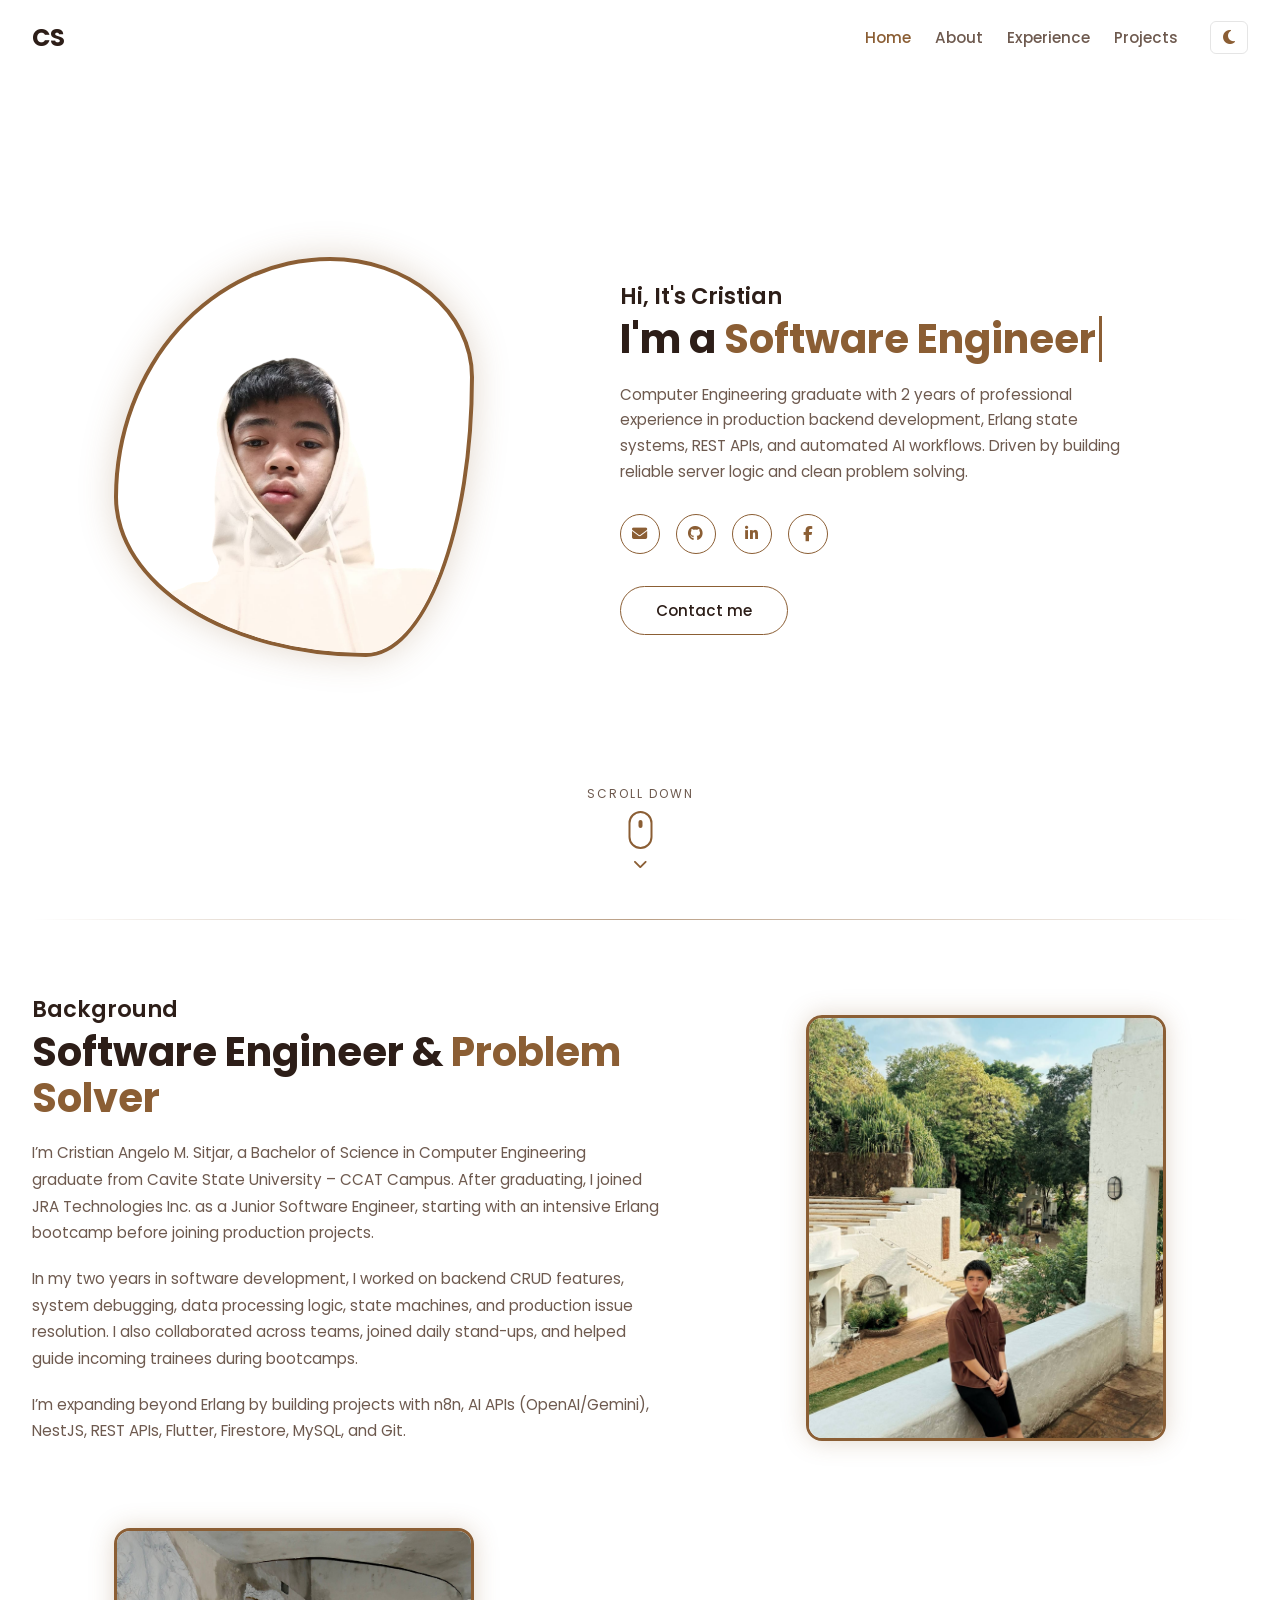
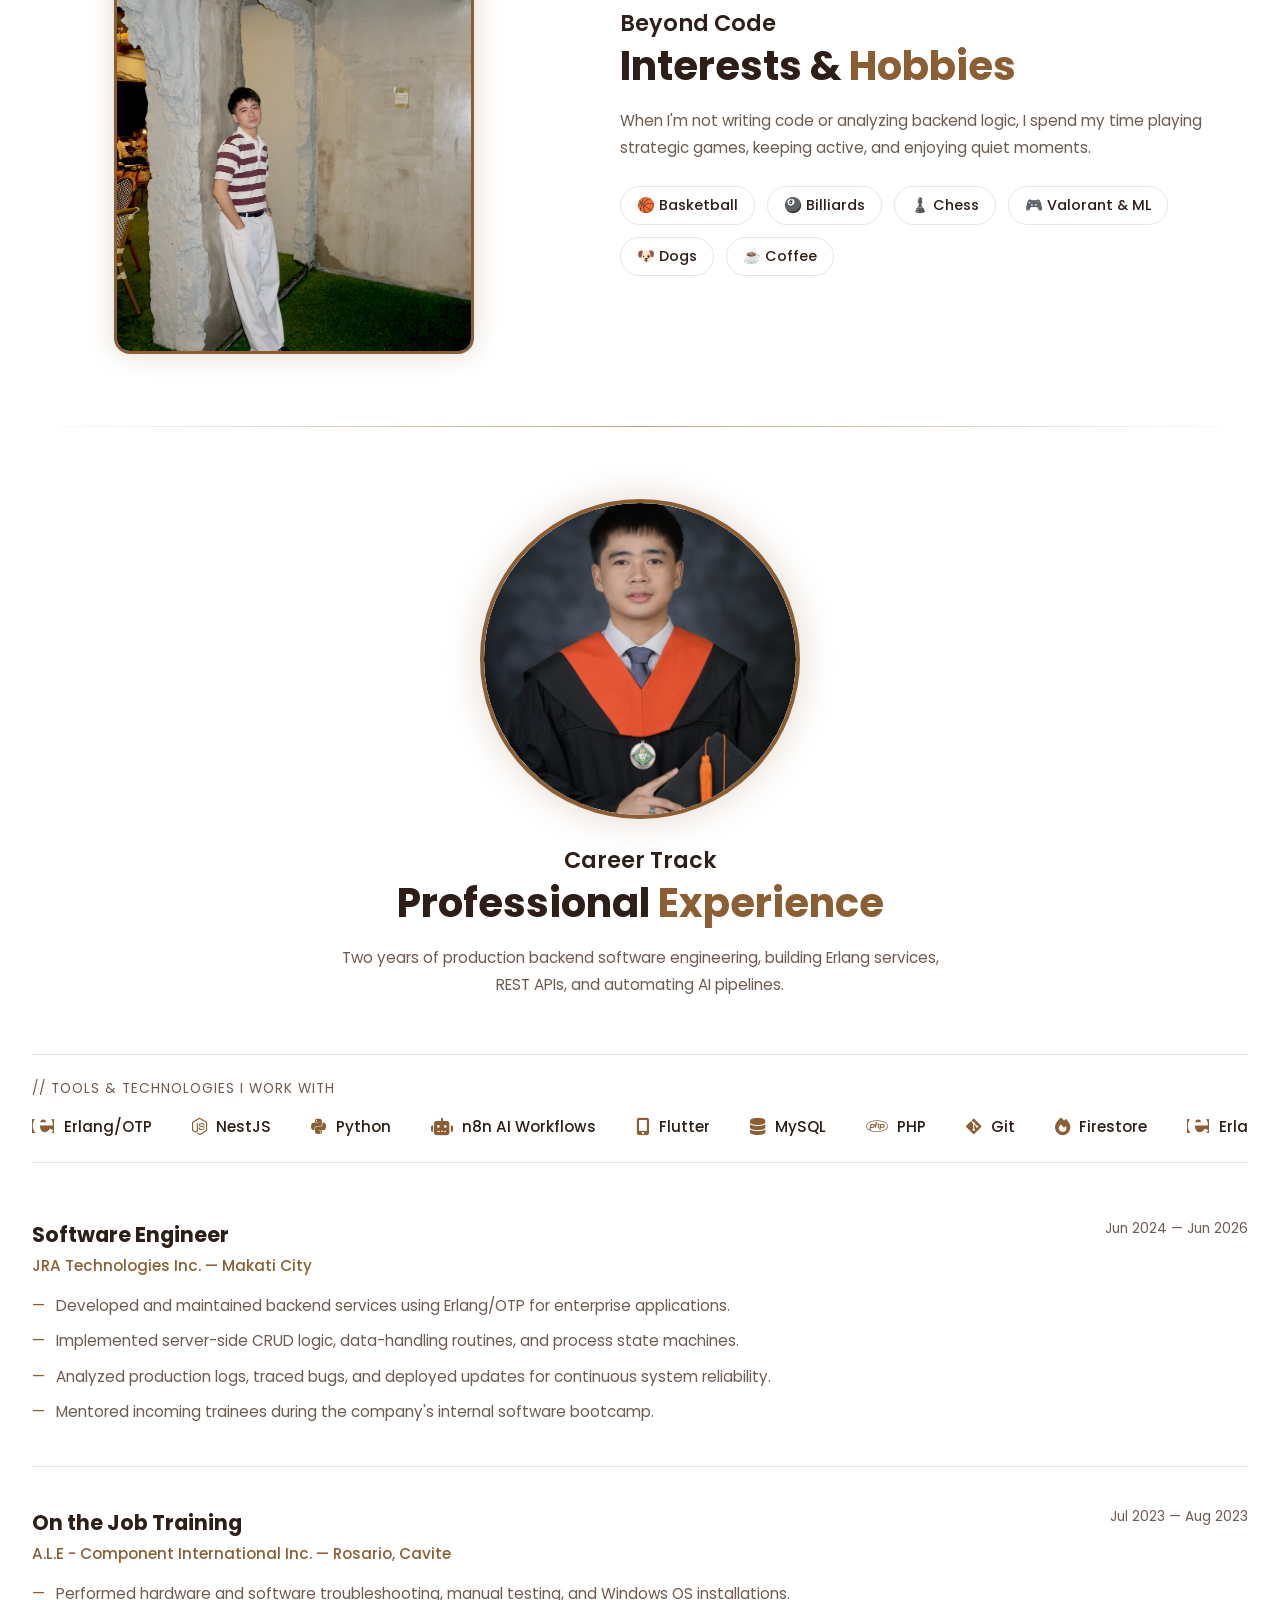
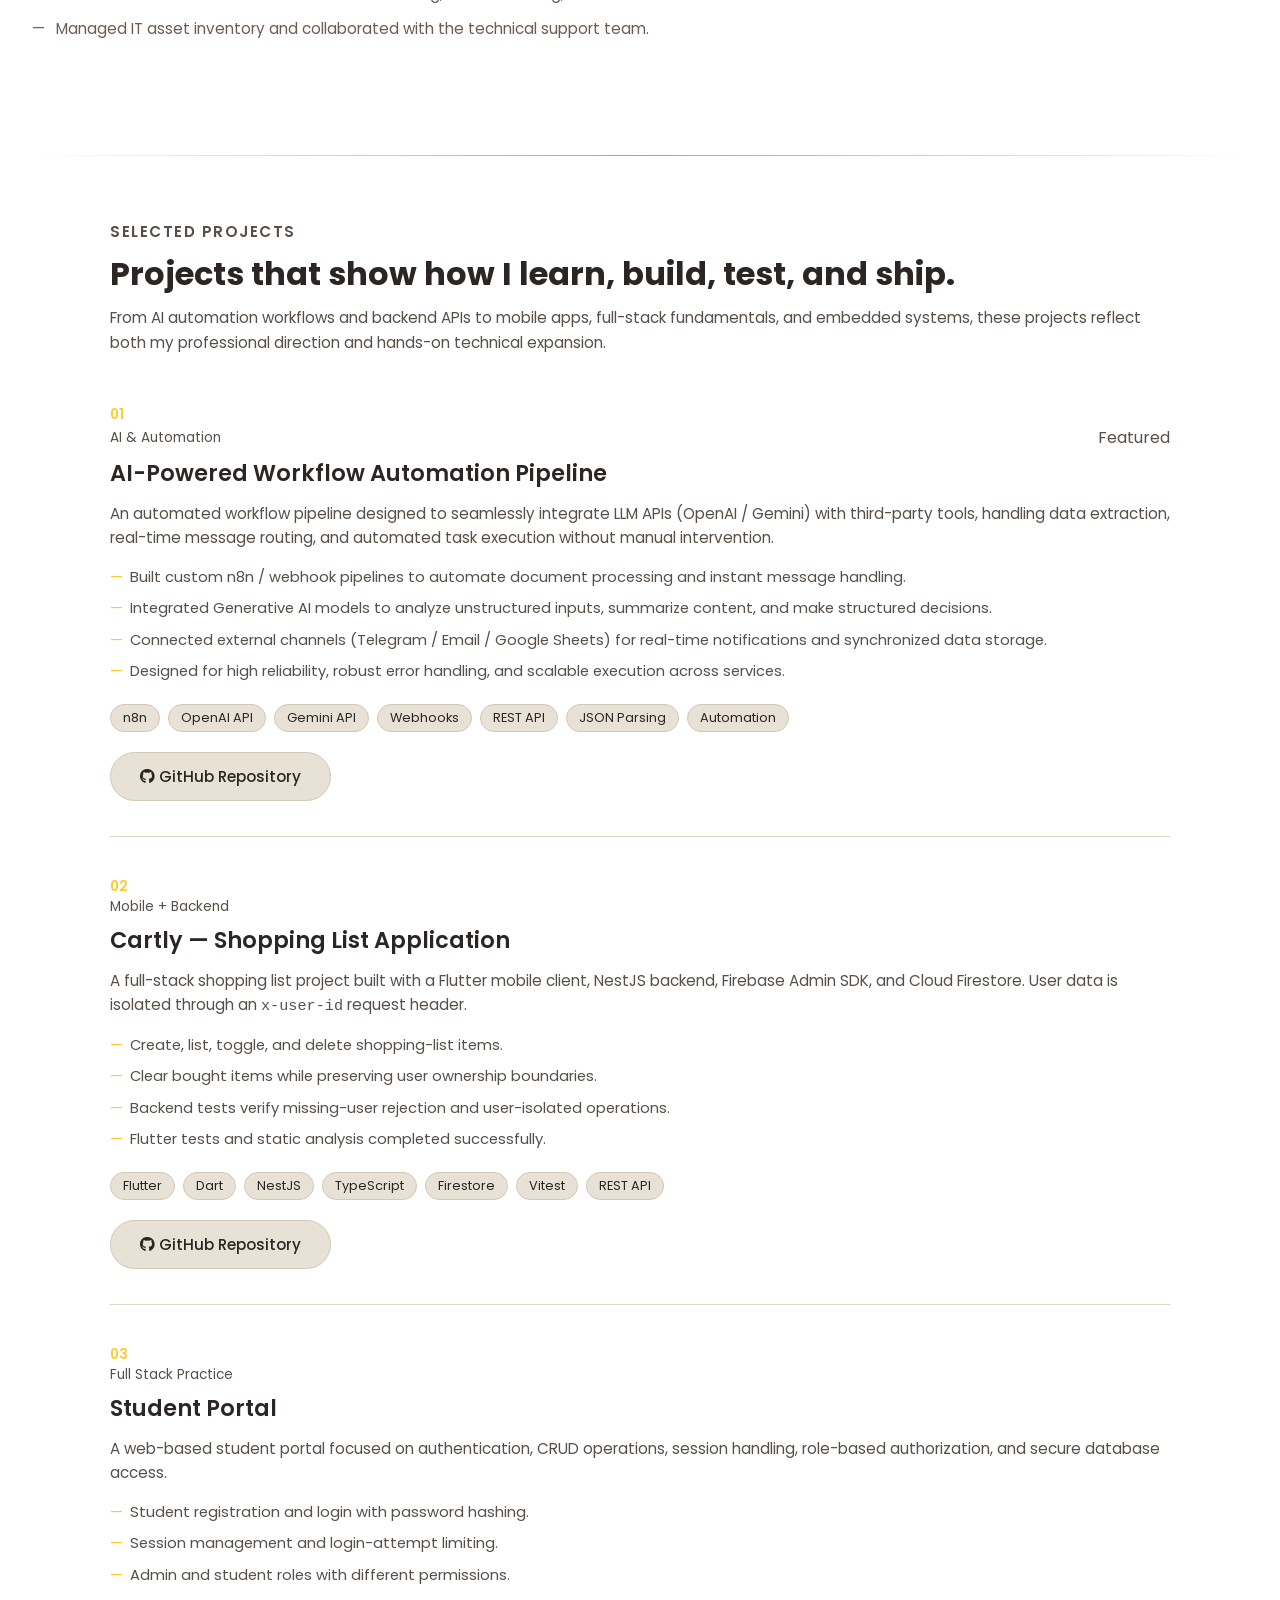
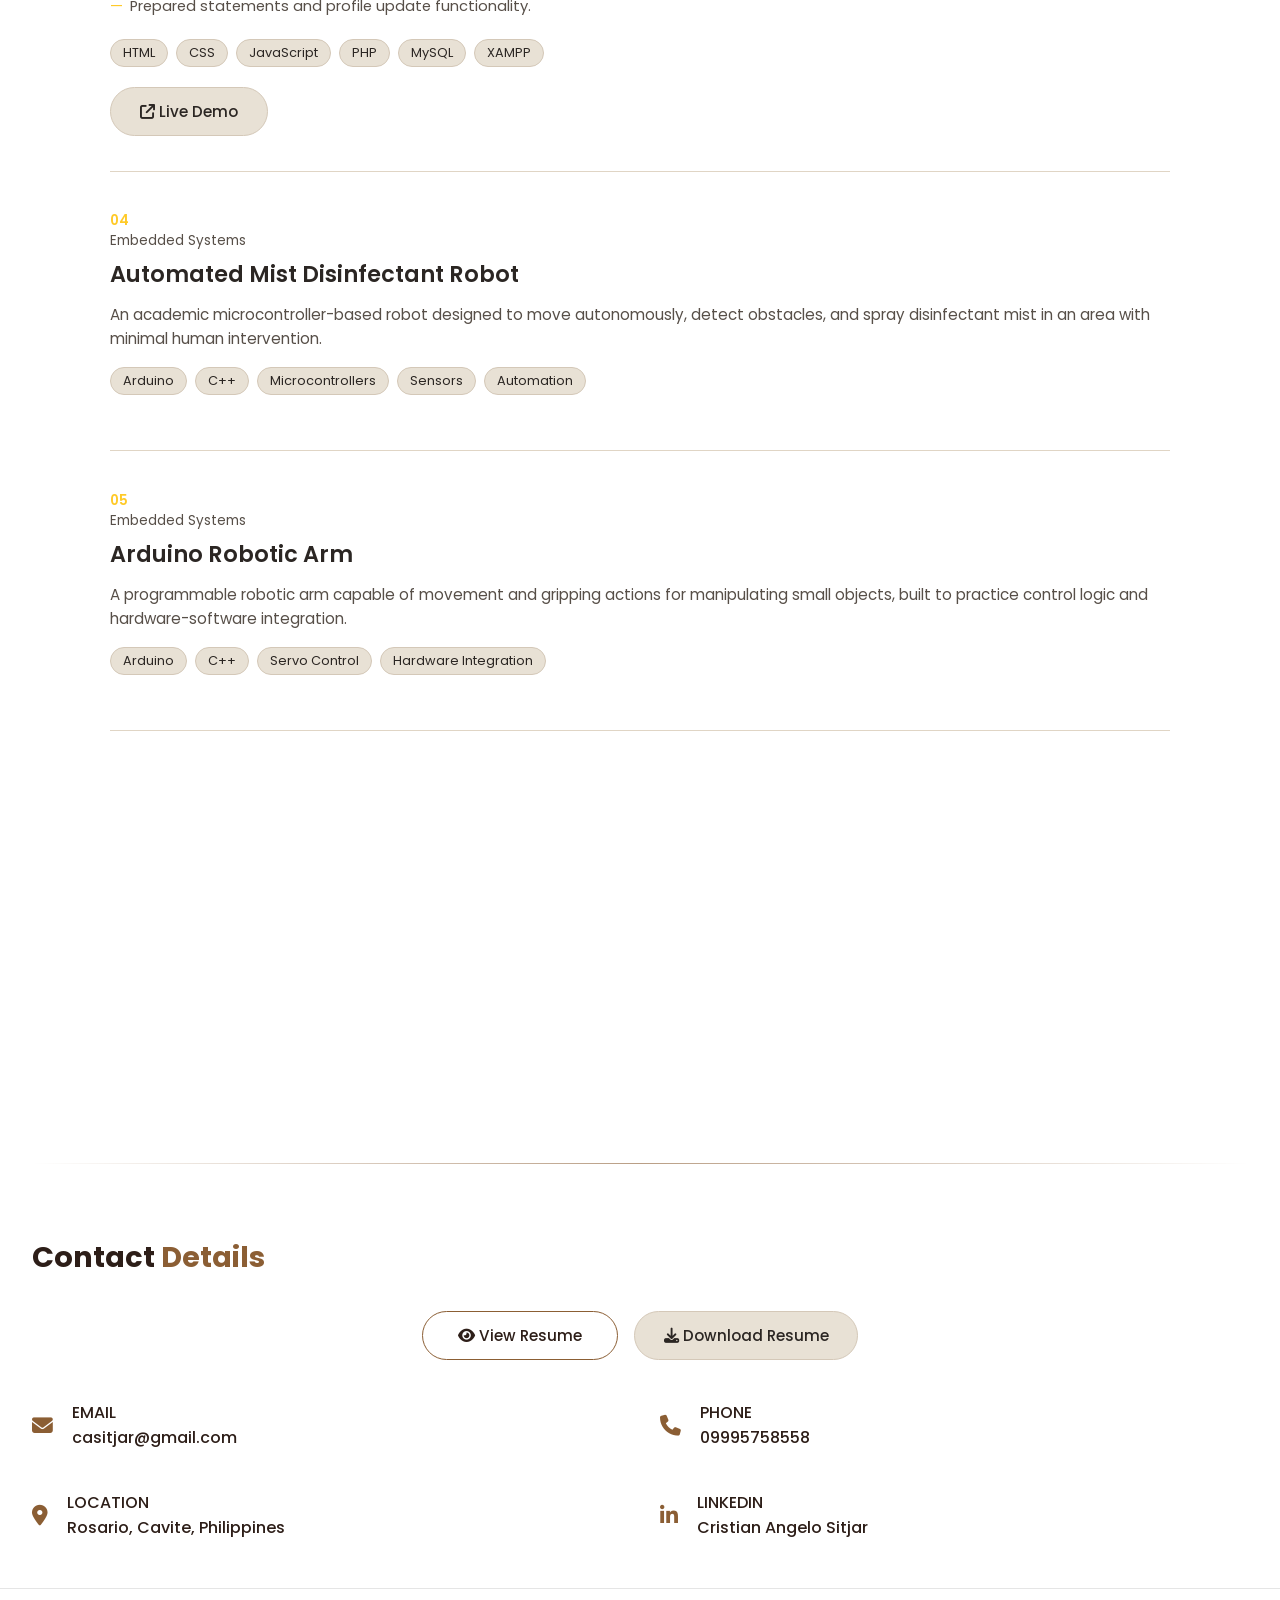
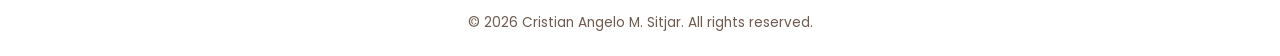
==== commit 5cc998b5: "Fix website to one page" ====
--- a/index.html
+++ b/index.html
@@ -5,26 +5,26 @@
   <meta name="viewport" content="width=device-width, initial-scale=1.0">
   <meta name="description" content="Portfolio of Cristian Angelo M. Sitjar — Software Engineer & Automation Developer.">
   <title>Cristian M. Sitjar | Software Engineer</title>
-  
+
   <!-- Font Awesome Icons & Google Fonts -->
   <link rel="stylesheet" href="https://cdnjs.cloudflare.com/ajax/libs/font-awesome/6.5.0/css/all.min.css">
   <link rel="preconnect" href="https://fonts.googleapis.com">
   <link rel="preconnect" href="https://fonts.gstatic.com" crossorigin>
   <link href="https://fonts.googleapis.com/css2?family=Poppins:wght@300;400;500;600;700&display=swap" rel="stylesheet">
-  
+
   <link rel="stylesheet" href="style.css">
 </head>
 <body>
 
   <!-- NAVIGATION HEADER -->
   <header class="site-header">
-    <a class="brand" href="index.html">CS</a>
+    <a class="brand" href="#home">CS</a>
     <div class="nav-container">
-      <nav class="nav-links">
-        <a class="active" href="index.html">Home</a>
-        <a href="About.html">About</a>
-        <a href="Work.html">Experience</a>
-        <a href="Projects.html">Projects</a>
+      <nav class="nav-links" aria-label="Primary navigation">
+        <a class="active" href="#home">Home</a>
+        <a href="#about">About</a>
+        <a href="#experience">Experience</a>
+        <a href="#projects">Projects</a>
       </nav>
       <button id="theme-toggle" class="theme-toggle" aria-label="Toggle Theme">
         <i class="fa-solid fa-sun"></i>
@@ -32,41 +32,374 @@
     </div>
   </header>
 
-  <!-- HERO LANDING SECTION -->
-  <main class="hero-container">
-    <div class="hero-wrapper">
-      
-      <!-- LEFT SIDE: CIRCULAR PORTRAIT WITH GLOW RING -->
-      <div class="hero-avatar-area">
-        <div class="avatar-ring1">
-          <img src="home_picture.png" alt="Cristian Angelo M. Sitjar" class="avatar-img1">
-        </div>
-      </div>
-
-      <!-- RIGHT SIDE: BIO & INTRO COPY -->
-      <div class="hero-content-area">
-        <span class="greeting">Hi, It's Cristian</span>
-        <h1 class="role-title">I'm a <span class="accent-text typing-text"></span><span class="cursor">&nbsp;</span></h1>
-        
-        <p class="hero-bio">
-          Computer Engineering graduate with 2 years of professional experience in production backend development, Erlang state systems, REST APIs, and automated AI workflows. Driven by building reliable server logic and clean problem solving.
+  <main class="one-page">
+
+    <!-- ==================== HOME ==================== -->
+    <section id="home" class="hero-container">
+      <div class="hero-wrapper">
+
+        <!-- LEFT SIDE: CIRCULAR PORTRAIT WITH GLOW RING -->
+        <div class="hero-avatar-area">
+          <div class="avatar-ring1">
+            <img src="home_picture.png" alt="Cristian Angelo M. Sitjar" class="avatar-img1">
+          </div>
+        </div>
+
+        <!-- RIGHT SIDE: BIO & INTRO COPY -->
+        <div class="hero-content-area">
+          <span class="greeting">Hi, It's Cristian</span>
+          <h1 class="role-title">I'm a <span class="accent-text typing-text"></span><span class="cursor">&nbsp;</span></h1>
+
+          <p class="hero-bio">
+            Computer Engineering graduate with 2 years of professional experience in production backend development, Erlang state systems, REST APIs, and automated AI workflows. Driven by building reliable server logic and clean problem solving.
+          </p>
+
+          <!-- SOCIAL ICONS -->
+          <div class="social-links">
+            <a href="mailto:casitjar@gmail.com" aria-label="Email"><i class="fa-solid fa-envelope"></i></a>
+            <a href="https://github.com/casitjar-stack" target="_blank" rel="noopener noreferrer" aria-label="GitHub"><i class="fa-brands fa-github"></i></a>
+            <a href="https://www.linkedin.com/in/cristian-angelo-sitjar-0196b3305/" target="_blank" rel="noopener noreferrer" aria-label="LinkedIn"><i class="fa-brands fa-linkedin-in"></i></a>
+            <a href="https://www.facebook.com/CrstnAnglM.Stjr" target="_blank" rel="noopener noreferrer" aria-label="Facebook"><i class="fa-brands fa-facebook-f"></i></a>
+          </div>
+
+          <!-- CALL TO ACTION -->
+          <div class="cta-area">
+            <a href="mailto:casitjar@gmail.com" class="btn-hire">Contact me</a>
+          </div>
+        </div>
+
+      </div>
+
+      <!-- SCROLL DOWN INDICATOR -->
+      <a href="#about" class="scroll-down" aria-label="Scroll down">
+        <span class="scroll-text">Scroll down</span>
+        <span class="mouse"></span>
+        <i class="fa-solid fa-chevron-down"></i>
+      </a>
+    </section>
+
+    <hr class="section-divider">
+
+    <!-- ==================== ABOUT ==================== -->
+    <section id="about" class="about-container">
+
+      <!-- TOP SECTION: BACKGROUND TEXT (LEFT) & PICTURE 1 (RIGHT) -->
+      <div class="about-row">
+        <!-- LEFT SIDE -->
+        <div class="about-text-box about-animate-left">
+          <span class="greeting">Background</span>
+          <h2 class="role-title">Software Engineer &amp; <span class="accent-text">Problem Solver</span></h2>
+          <p class="about-bio">
+            I’m Cristian Angelo M. Sitjar, a Bachelor of Science in Computer Engineering graduate from Cavite State University – CCAT Campus. After graduating, I joined JRA Technologies Inc. as a Junior Software Engineer, starting with an intensive Erlang bootcamp before joining production projects.
+          </p>
+          <p class="about-bio">
+            In my two years in software development, I worked on backend CRUD features, system debugging, data processing logic, state machines, and production issue resolution. I also collaborated across teams, joined daily stand-ups, and helped guide incoming trainees during bootcamps.
+          </p>
+          <p class="about-bio">
+            I’m expanding beyond Erlang by building projects with n8n, AI APIs (OpenAI/Gemini), NestJS, REST APIs, Flutter, Firestore, MySQL, and Git.
+          </p>
+        </div>
+
+        <!-- RIGHT SIDE -->
+        <div class="about-photo-box about-animate-right">
+          <div class="photo-frame">
+            <img src="about_picture1.jpg" alt="Cristian Sitjar outdoors">
+          </div>
+        </div>
+      </div>
+
+      <!-- BOTTOM SECTION: PICTURE 2 (LEFT) & INTERESTS (RIGHT) -->
+      <div class="about-row reverse-row">
+        <!-- LEFT SIDE -->
+        <div class="about-photo-box about-animate-left">
+          <div class="photo-frame">
+            <img src="about_picture2.jpg" alt="Cristian Sitjar casual setting">
+          </div>
+        </div>
+
+        <!-- RIGHT SIDE -->
+        <div class="about-text-box about-animate-right">
+          <span class="greeting">Beyond Code</span>
+          <h2 class="role-title">Interests &amp; <span class="accent-text">Hobbies</span></h2>
+          <p class="about-bio">
+            When I'm not writing code or analyzing backend logic, I spend my time playing strategic games, keeping active, and enjoying quiet moments.
+          </p>
+
+          <div class="interest-grid">
+            <div class="interest-chip">🏀 Basketball</div>
+            <div class="interest-chip">🎱 Billiards</div>
+            <div class="interest-chip">♟️ Chess</div>
+            <div class="interest-chip">🎮 Valorant &amp; ML</div>
+            <div class="interest-chip">🐶 Dogs</div>
+            <div class="interest-chip">☕ Coffee</div>
+          </div>
+        </div>
+      </div>
+
+    </section>
+
+    <hr class="section-divider">
+
+    <!-- ==================== EXPERIENCE ==================== -->
+    <section id="experience" class="experience-container">
+
+      <!-- PAGE HEADING & PERFECTLY CENTERED CIRCULAR PHOTO -->
+      <div class="experience-header" style="display: flex; flex-direction: column; align-items: center; justify-content: center; width: 100%; text-align: center; margin: 0 auto;">
+
+        <div class="hero-avatar-area" style="display: flex; justify-content: center; align-items: center; width: 100%; margin: 0 auto 1.5rem auto;">
+          <div class="avatar-ring" style="margin: 0 auto;">
+            <img src="work_picture.jpg" alt="Cristian Angelo M. Sitjar" class="avatar-img" style="border-radius: 50%; object-fit: cover; display: block; margin: 0 auto;">
+          </div>
+        </div>
+
+        <span class="greeting" style="display: block; width: 100%; text-align: center;">Career Track</span>
+        <h2 class="role-title" style="display: block; width: 100%; text-align: center;">Professional <span class="accent-text">Experience</span></h2>
+        <p class="about-bio" style="margin: 0 auto; max-width: 600px; text-align: center;">
+          Two years of production backend software engineering, building Erlang services, REST APIs, and automating AI pipelines.
         </p>
-
-        <!-- SOCIAL ICONS -->
-        <div class="social-links">
-          <a href="mailto:casitjar@gmail.com" aria-label="Email"><i class="fa-solid fa-envelope"></i></a>
-          <a href="https://github.com/casitjar-stack" target="_blank" rel="noopener noreferrer" aria-label="GitHub"><i class="fa-brands fa-github"></i></a>
-          <a href="https://www.linkedin.com/in/cristian-angelo-sitjar-0196b3305/" target="_blank" rel="noopener noreferrer" aria-label="LinkedIn"><i class="fa-brands fa-linkedin-in"></i></a>
-          <a href="https://www.facebook.com/CrstnAnglM.Stjr" target="_blank" rel="noopener noreferrer" aria-label="Facebook"><i class="fa-brands fa-facebook-f"></i></a>
-        </div>
-
-        <!-- CALL TO ACTION -->
-        <div class="cta-area">
-          <a href="mailto:casitjar@gmail.com" class="btn-hire">Contact me</a>
-        </div>
-      </div>
-
-    </div>
+      </div>
+
+      <!-- ANIMATED TECH LOGO TICKER / MARQUEE -->
+      <div class="tech-marquee-wrapper">
+        <span class="marquee-label">// Tools &amp; Technologies I Work With</span>
+        <div class="marquee-track">
+          <div class="marquee-content">
+            <div class="tech-item"><i class="fa-brands fa-erlang"></i> Erlang/OTP</div>
+            <div class="tech-item"><i class="fa-brands fa-node-js"></i> NestJS</div>
+            <div class="tech-item"><i class="fa-brands fa-python"></i> Python</div>
+            <div class="tech-item"><i class="fa-solid fa-robot"></i> n8n AI Workflows</div>
+            <div class="tech-item"><i class="fa-solid fa-mobile-screen-button"></i> Flutter</div>
+            <div class="tech-item"><i class="fa-solid fa-database"></i> MySQL</div>
+            <div class="tech-item"><i class="fa-brands fa-php"></i> PHP</div>
+            <div class="tech-item"><i class="fa-brands fa-git-alt"></i> Git</div>
+            <div class="tech-item"><i class="fa-solid fa-fire"></i> Firestore</div>
+            <!-- DUPLICATE FOR INFINITE LOOP EFFECT -->
+            <div class="tech-item"><i class="fa-brands fa-erlang"></i> Erlang/OTP</div>
+            <div class="tech-item"><i class="fa-brands fa-node-js"></i> NestJS</div>
+            <div class="tech-item"><i class="fa-brands fa-python"></i> Python</div>
+            <div class="tech-item"><i class="fa-solid fa-robot"></i> n8n AI Workflows</div>
+            <div class="tech-item"><i class="fa-solid fa-mobile-screen-button"></i> Flutter</div>
+            <div class="tech-item"><i class="fa-solid fa-database"></i> MySQL</div>
+            <div class="tech-item"><i class="fa-brands fa-php"></i> PHP</div>
+            <div class="tech-item"><i class="fa-brands fa-git-alt"></i> Git</div>
+            <div class="tech-item"><i class="fa-solid fa-fire"></i> Firestore</div>
+          </div>
+        </div>
+      </div>
+
+      <!-- WORK TIMELINE -->
+      <div class="timeline-section">
+        <div class="timeline-item">
+          <div class="timeline-head">
+            <div>
+              <h3>Software Engineer</h3>
+              <span class="company-name">JRA Technologies Inc. — Makati City</span>
+            </div>
+            <span class="timeline-date">Jun 2024 — Jun 2026</span>
+          </div>
+          <ul class="timeline-bullets">
+            <li>Developed and maintained backend services using Erlang/OTP for enterprise applications.</li>
+            <li>Implemented server-side CRUD logic, data-handling routines, and process state machines.</li>
+            <li>Analyzed production logs, traced bugs, and deployed updates for continuous system reliability.</li>
+            <li>Mentored incoming trainees during the company's internal software bootcamp.</li>
+          </ul>
+        </div>
+
+        <div class="timeline-item">
+          <div class="timeline-head">
+            <div>
+              <h3>On the Job Training</h3>
+              <span class="company-name">A.L.E - Component International Inc. — Rosario, Cavite</span>
+            </div>
+            <span class="timeline-date">Jul 2023 — Aug 2023</span>
+          </div>
+          <ul class="timeline-bullets">
+            <li>Performed hardware and software troubleshooting, manual testing, and Windows OS installations.</li>
+            <li>Managed IT asset inventory and collaborated with the technical support team.</li>
+          </ul>
+        </div>
+      </div>
+
+    </section>
+
+    <hr class="section-divider">
+
+    <!-- ==================== PROJECTS ==================== -->
+    <section id="projects" class="projects-page">
+
+      <div class="page-heading section-shell">
+        <p class="eyebrow">Selected projects</p>
+        <h1>Projects that show how I learn, build, test, and ship.</h1>
+        <p>From AI automation workflows and backend APIs to mobile apps, full-stack fundamentals, and embedded systems, these projects reflect both my professional direction and hands-on technical expansion.</p>
+      </div>
+
+      <div class="section-shell projects-grid">
+
+        <!-- AI Automation Project -->
+        <article class="project-card featured-project" id="ai-automation">
+          <div class="project-number">01</div>
+          <div class="project-content">
+            <div class="project-topline">
+              <span class="project-type">AI & Automation</span>
+              <span class="project-status">Featured</span>
+            </div>
+            <h2>AI-Powered Workflow Automation Pipeline</h2>
+            <p>An automated workflow pipeline designed to seamlessly integrate LLM APIs (OpenAI / Gemini) with third-party tools, handling data extraction, real-time message routing, and automated task execution without manual intervention.</p>
+            <ul class="clean-list compact-list">
+              <li>Built custom n8n / webhook pipelines to automate document processing and instant message handling.</li>
+              <li>Integrated Generative AI models to analyze unstructured inputs, summarize content, and make structured decisions.</li>
+              <li>Connected external channels (Telegram / Email / Google Sheets) for real-time notifications and synchronized data storage.</li>
+              <li>Designed for high reliability, robust error handling, and scalable execution across services.</li>
+            </ul>
+            <div class="skill-tags">
+              <span>n8n</span>
+              <span>OpenAI API</span>
+              <span>Gemini API</span>
+              <span>Webhooks</span>
+              <span>REST API</span>
+              <span>JSON Parsing</span>
+              <span>Automation</span>
+            </div>
+            <div class="project-links">
+              <a class="btn btn-secondary" href="https://github.com/casitjar-stack" target="_blank" rel="noopener noreferrer">
+                <i class="fa-brands fa-github"></i> GitHub Repository
+              </a>
+            </div>
+          </div>
+        </article>
+
+        <!-- Cartly Shopping List App -->
+        <article class="project-card" id="cartly">
+          <div class="project-number">02</div>
+          <div class="project-content">
+            <div class="project-topline"><span class="project-type">Mobile + Backend</span></div>
+            <h2>Cartly — Shopping List Application</h2>
+            <p>A full-stack shopping list project built with a Flutter mobile client, NestJS backend, Firebase Admin SDK, and Cloud Firestore. User data is isolated through an <code>x-user-id</code> request header.</p>
+            <ul class="clean-list compact-list">
+              <li>Create, list, toggle, and delete shopping-list items.</li>
+              <li>Clear bought items while preserving user ownership boundaries.</li>
+              <li>Backend tests verify missing-user rejection and user-isolated operations.</li>
+              <li>Flutter tests and static analysis completed successfully.</li>
+            </ul>
+            <div class="skill-tags"><span>Flutter</span><span>Dart</span><span>NestJS</span><span>TypeScript</span><span>Firestore</span><span>Vitest</span><span>REST API</span></div>
+            <div class="project-links">
+              <a class="btn btn-secondary" href="https://github.com/casitjar-stack/cartly" target="_blank" rel="noopener noreferrer"><i class="fa-brands fa-github"></i> GitHub Repository</a>
+            </div>
+          </div>
+        </article>
+
+        <!-- Student Portal -->
+        <article class="project-card">
+          <div class="project-number">03</div>
+          <div class="project-content">
+            <div class="project-topline"><span class="project-type">Full Stack Practice</span></div>
+            <h2>Student Portal</h2>
+            <p>A web-based student portal focused on authentication, CRUD operations, session handling, role-based authorization, and secure database access.</p>
+            <ul class="clean-list compact-list">
+              <li>Student registration and login with password hashing.</li>
+              <li>Session management and login-attempt limiting.</li>
+              <li>Admin and student roles with different permissions.</li>
+              <li>Prepared statements and profile update functionality.</li>
+            </ul>
+            <div class="skill-tags"><span>HTML</span><span>CSS</span><span>JavaScript</span><span>PHP</span><span>MySQL</span><span>XAMPP</span></div>
+            <div class="project-links">
+              <a class="btn btn-secondary" href="https://casitjar-portal-demo.freedev.app/html/index.html?i=1" target="_blank" rel="noopener noreferrer"><i class="fa-solid fa-arrow-up-right-from-square"></i> Live Demo</a>
+            </div>
+          </div>
+        </article>
+
+        <!-- Automated Mist Disinfectant Robot -->
+        <article class="project-card">
+          <div class="project-number">04</div>
+          <div class="project-content">
+            <div class="project-topline"><span class="project-type">Embedded Systems</span></div>
+            <h2>Automated Mist Disinfectant Robot</h2>
+            <p>An academic microcontroller-based robot designed to move autonomously, detect obstacles, and spray disinfectant mist in an area with minimal human intervention.</p>
+            <div class="skill-tags"><span>Arduino</span><span>C++</span><span>Microcontrollers</span><span>Sensors</span><span>Automation</span></div>
+          </div>
+        </article>
+
+        <!-- Arduino Robotic Arm -->
+        <article class="project-card">
+          <div class="project-number">05</div>
+          <div class="project-content">
+            <div class="project-topline"><span class="project-type">Embedded Systems</span></div>
+            <h2>Arduino Robotic Arm</h2>
+            <p>A programmable robotic arm capable of movement and gripping actions for manipulating small objects, built to practice control logic and hardware-software integration.</p>
+            <div class="skill-tags"><span>Arduino</span><span>C++</span><span>Servo Control</span><span>Hardware Integration</span></div>
+          </div>
+        </article>
+
+        <!-- Backend Systems at JRA Technologies -->
+        <article class="project-card wide-project">
+          <div class="project-number">06</div>
+          <div class="project-content">
+            <div class="project-topline"><span class="project-type">Professional Project Highlights</span></div>
+            <h2>Backend Systems at JRA Technologies</h2>
+            <p>Production work included a Fleet Management System and a loan-management system. My contributions focused on backend logic, CRUD operations, state machines, debugging, data processing, and reliability improvements in Erlang-based systems.</p>
+            <div class="project-case">
+              <strong>Problem solved:</strong>
+              <p>A bulk-upload flow occasionally missed rows because requests were inserting too quickly. I helped address the issue by routing requests through a message queue so writes could be processed in sequence.</p>
+            </div>
+            <div class="skill-tags"><span>Erlang/OTP</span><span>State Machines</span><span>Message Passing</span><span>Backend CRUD</span><span>Debugging</span><span>Data Handling</span></div>
+          </div>
+        </article>
+
+      </div>
+    </section>
+
+    <hr class="section-divider">
+
+    <!-- ==================== CONTACT ==================== -->
+    <section id="contact" class="experience-container">
+
+      <!-- CONTACT INFORMATION SECTION -->
+      <div class="contact-card-section">
+        <h2 class="contact-title">Contact <span class="accent-text">Details</span></h2>
+
+        <!-- RESUME BUTTONS -->
+        <div class="resume-actions" style="margin-top: 1.5rem; margin-bottom: 2.5rem; display: flex; gap: 1rem; justify-content: center;">
+          <a href="Resume - Cristian M. Sitjar.pdf" target="_blank" class="btn-hire"><i class="fa-solid fa-eye"></i> View Resume</a>
+          <a href="Resume - Cristian M. Sitjar.pdf" download class="btn-secondary"><i class="fa-solid fa-download"></i> Download Resume</a>
+        </div>
+
+        <div class="contact-grid">
+          <div class="contact-item">
+            <i class="fa-solid fa-envelope"></i>
+            <div>
+              <span class="contact-label">EMAIL</span>
+              <a href="mailto:casitjar@gmail.com">casitjar@gmail.com</a>
+            </div>
+          </div>
+
+          <div class="contact-item">
+            <i class="fa-solid fa-phone"></i>
+            <div>
+              <span class="contact-label">PHONE</span>
+              <a href="tel:09995758558">09995758558</a>
+            </div>
+          </div>
+
+          <div class="contact-item">
+            <i class="fa-solid fa-location-dot"></i>
+            <div>
+              <span class="contact-label">LOCATION</span>
+              <span>Rosario, Cavite, Philippines</span>
+            </div>
+          </div>
+
+          <div class="contact-item">
+            <i class="fa-brands fa-linkedin-in"></i>
+            <div>
+              <span class="contact-label">LINKEDIN</span>
+              <a href="https://www.linkedin.com/in/cristian-angelo-sitjar-0196b3305/" target="_blank" rel="noopener noreferrer">Cristian Angelo Sitjar</a>
+            </div>
+          </div>
+        </div>
+      </div>
+
+    </section>
+
   </main>
 
   <footer class="site-footer">
--- a/style.css
+++ b/style.css
@@ -9,7 +9,7 @@
   --accent-glow: rgba(250, 204, 21, 0.35);
   --border-color: rgba(255, 255, 255, 0.1);
   --font-family: 'Poppins', -apple-system, sans-serif;
-  --max-width: 1000px;
+  --max-width: 1280px;
 }
 
 [data-theme="light"] {
@@ -143,8 +143,8 @@
 }
 
 .avatar-ring1 {
-  width: 440px;
-  height: 420px;
+  width: 360px;
+  height: 400px;
   border-radius: 50%;
   background-color: transparent;
   border: 4px solid var(--accent-color);
@@ -896,4 +896,170 @@
   50% {
     transform: translateY(-10px);
   }
+}
+
+/* ==========================================
+   ABOUT PAGE SLIDE-IN (LEFT & RIGHT)
+   ========================================== */
+
+/* Initial hidden state */
+.about-animate-left,
+.about-animate-right {
+  opacity: 0;
+  transition: opacity 0.8s ease-out, transform 0.8s ease-out;
+}
+
+/* Papasok mula sa Kaliwa (Left) */
+.about-animate-left {
+  transform: translateX(-60px);
+}
+
+/* Papasok mula sa Kanan (Right) */
+.about-animate-right {
+  transform: translateX(60px);
+}
+
+/* Trigger class kapag nakita na sa screen */
+.about-animate-left.show,
+.about-animate-right.show {
+  opacity: 1;
+  transform: translateX(0);
+}
+
+/* ==========================================
+   ONE-PAGE LAYOUT (bagong dagdag lang — walang binago sa existing styles)
+   ========================================== */
+html {
+  scroll-behavior: smooth;
+}
+
+/* Wrapper ng lahat ng sections (para hindi tamaan ng global `main` rule) */
+main.one-page {
+  max-width: none;
+  margin: 0;
+  padding: 0;
+  width: 100%;
+  flex: 1;
+  overflow-x: hidden;
+  overflow-x: clip;
+}
+
+/* Para hindi matakpan ng sticky header kapag nag-scroll sa section */
+.one-page section[id] {
+  scroll-margin-top: 90px;
+}
+
+/* Home = buong screen gaya ng dati */
+#home {
+  min-height: calc(100vh - 80px);
+}
+
+/* Dating <main> styles ng Projects page */
+.projects-page {
+  max-width: 1100px;
+  margin: 0 auto;
+  padding: 40px 20px;
+}
+
+@media (max-width: 600px) {
+  .one-page section[id] {
+    scroll-margin-top: 140px;
+  }
+  #home {
+    min-height: calc(100vh - 120px);
+  }
+}
+
+
+/* ==========================================
+   DIVIDER SA PAGITAN NG SECTIONS
+   ========================================== */
+.section-divider {
+  border: 0;
+  height: 1px;
+  width: min(calc(100% - 4rem), calc(var(--max-width) - 4rem));
+  margin: 1.5rem auto;
+  background: linear-gradient(90deg, transparent, var(--accent-color), transparent);
+  opacity: 0.6;
+}
+
+
+/* ==========================================
+   SCROLL DOWN INDICATOR (HOME)
+   ========================================== */
+#home {
+  position: relative;
+  padding-bottom: 5.5rem;
+}
+
+.scroll-down {
+  position: absolute;
+  bottom: 1.5rem;
+  left: 50%;
+  transform: translateX(-50%);
+  display: flex;
+  flex-direction: column;
+  align-items: center;
+  gap: 0.5rem;
+  color: var(--text-muted);
+  text-decoration: none;
+  transition: opacity 0.4s ease, color 0.2s ease;
+}
+
+.scroll-down:hover {
+  color: var(--accent-color);
+}
+
+.scroll-text {
+  font-size: 0.75rem;
+  letter-spacing: 2px;
+  text-transform: uppercase;
+}
+
+.scroll-down .mouse {
+  position: relative;
+  width: 24px;
+  height: 38px;
+  border: 2px solid var(--accent-color);
+  border-radius: 14px;
+}
+
+.scroll-down .mouse::before {
+  content: "";
+  position: absolute;
+  top: 7px;
+  left: 50%;
+  width: 4px;
+  height: 8px;
+  margin-left: -2px;
+  border-radius: 2px;
+  background-color: var(--accent-color);
+  animation: scrollWheel 1.6s ease-in-out infinite;
+}
+
+.scroll-down i {
+  color: var(--accent-color);
+  font-size: 0.9rem;
+  animation: bounceArrow 1.6s ease-in-out infinite;
+}
+
+.scroll-down.hide {
+  opacity: 0;
+  pointer-events: none;
+}
+
+@keyframes scrollWheel {
+  0%   { opacity: 1; transform: translateY(0); }
+  100% { opacity: 0; transform: translateY(14px); }
+}
+
+@keyframes bounceArrow {
+  0%, 100% { transform: translateY(0); }
+  50%      { transform: translateY(6px); }
+}
+
+/* CONTACT SECTION (nasa pinakababa na) — divider na ang nagsisilbing guhit */
+#contact .contact-card-section {
+  border-top: none;
+  padding-top: 0;
 }
